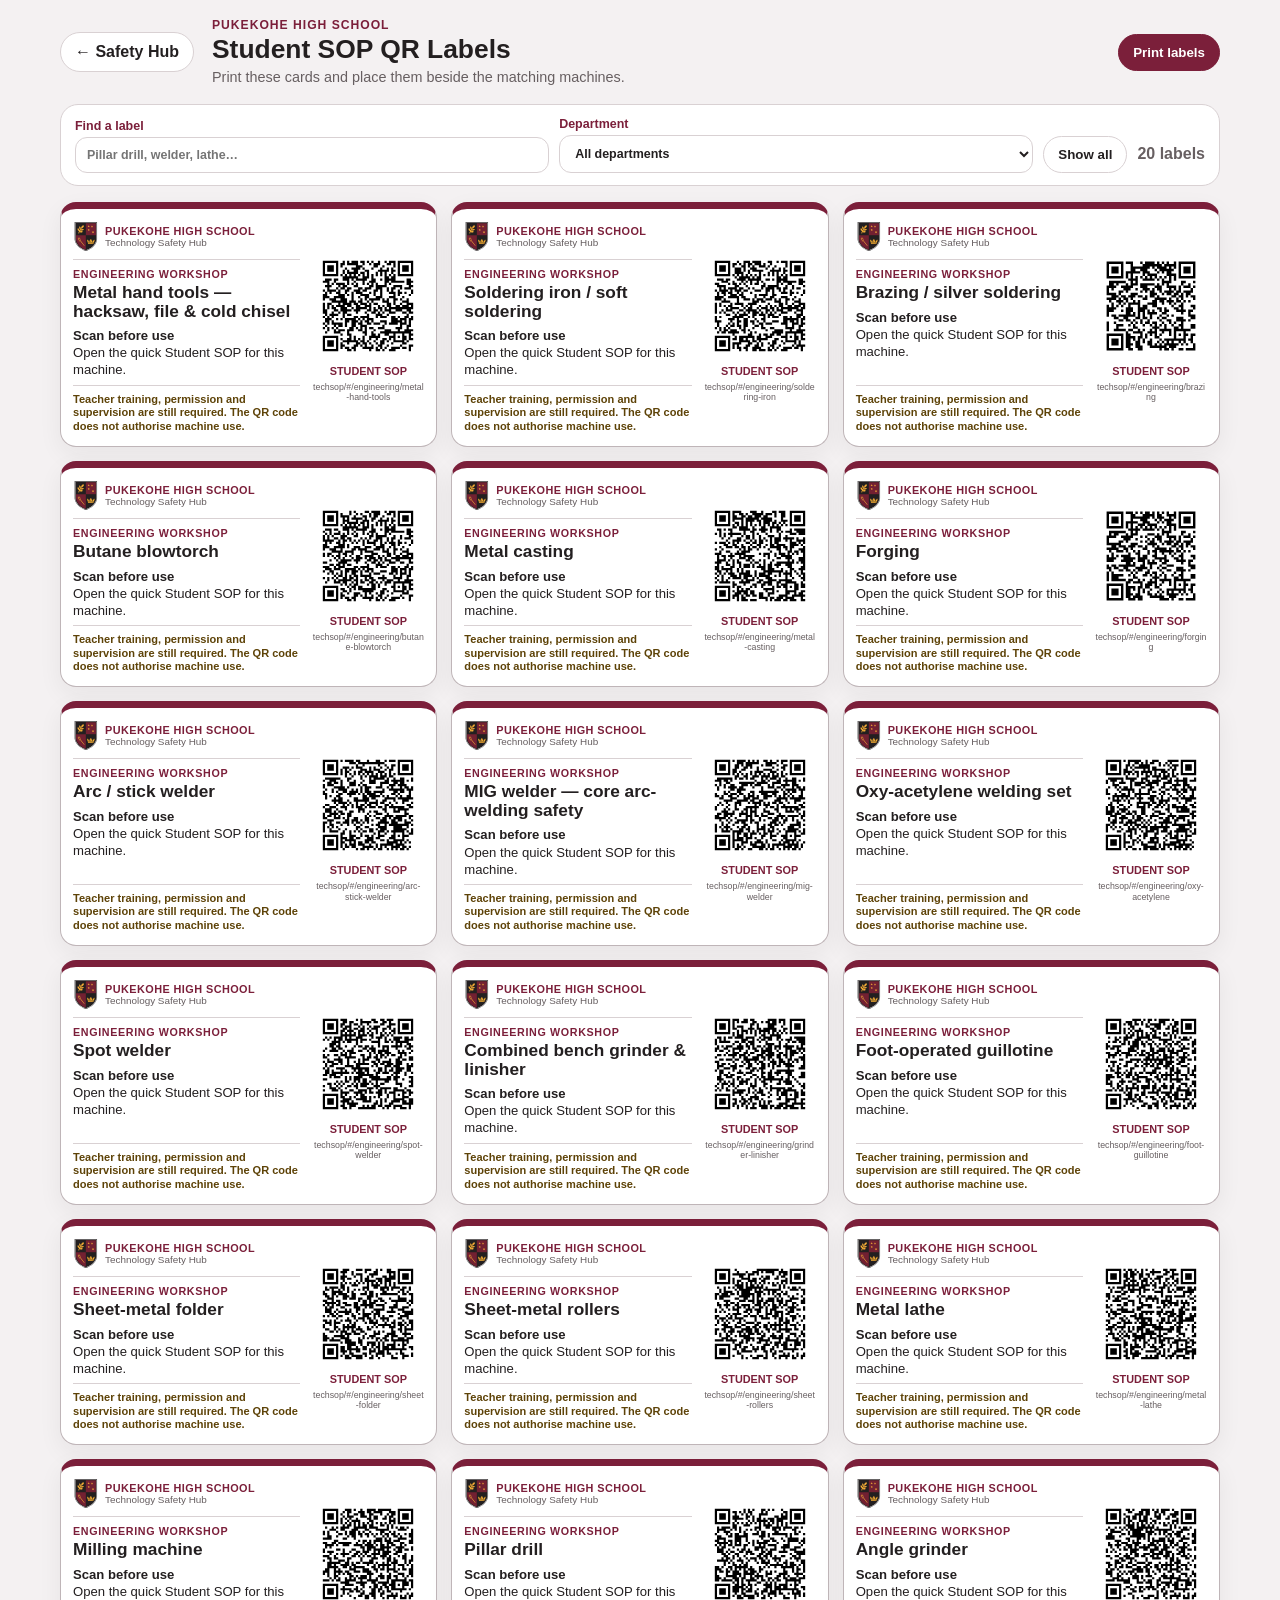
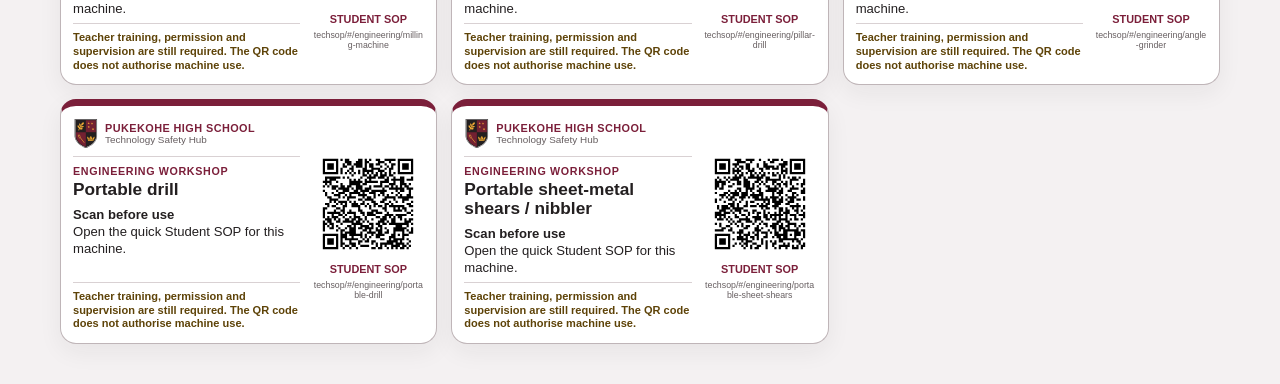
==== qr-labels.html @ 1dd4b7fb "Add files via upload" ====
<!doctype html>
<html lang="en-NZ">
<head>
  <meta charset="utf-8">
  <meta name="viewport" content="width=device-width,initial-scale=1">
  <meta name="theme-color" content="#7b1f3a">
  <title>Student SOP QR Labels • Pukekohe High School</title>
  <link rel="stylesheet" href="qr-labels.css">
</head>
<body>
  <header class="qr-page-header no-print">
    <a class="back-link" href="index.html#/teacher/engineering">← Safety Hub</a>
    <div>
      <p>PUKEKOHE HIGH SCHOOL</p>
      <h1>Student SOP QR Labels</h1>
      <span>Print these cards and place them beside the matching machines.</span>
    </div>
    <button id="printLabelsBtn" type="button">Print labels</button>
  </header>

  <main>
    <section class="controls no-print">
      <label>Find a label <input id="qrSearch" type="search" placeholder="Pillar drill, welder, lathe…"></label>
      <label>Department <select id="qrDepartment"><option value="all">All departments</option></select></label>
      <button id="showAllBtn" type="button">Show all</button>
      <span id="qrCount"></span>
    </section>
    <section id="qrGrid" class="qr-label-grid" aria-live="polite"></section>
  </main>

  <template id="emptyQrTemplate">
    <div class="empty-card">No matching Student SOP QR labels.</div>
  </template>

  <script src="qr-labels.js"></script>
</body>
</html>
---- qr-labels.css ----
:root {
  --maroon:#7b1f3a;
  --maroon-soft:#f4e8ec;
  --gold:#c79b43;
  --ink:#231f20;
  --muted:#675f61;
  --line:#d9d1d3;
  --paper:#f4f1f2;
  font-family: "Segoe UI", Arial, sans-serif;
}
*{box-sizing:border-box}
html,body{margin:0;padding:0;background:var(--paper);color:var(--ink)}
body{min-height:100vh}
.qr-page-header{max-width:1200px;margin:0 auto;padding:18px 20px;display:grid;grid-template-columns:auto 1fr auto;gap:18px;align-items:center}
.qr-page-header p{margin:0;color:var(--maroon);font-size:.76rem;letter-spacing:.08em;font-weight:900}
.qr-page-header h1{margin:2px 0 3px;font-size:1.65rem}
.qr-page-header span{color:var(--muted);font-size:.9rem}
.back-link,.qr-page-header button,.controls button{border:1px solid var(--line);background:#fff;color:var(--ink);border-radius:999px;padding:10px 14px;text-decoration:none;font-weight:800}
.qr-page-header button{background:var(--maroon);border-color:var(--maroon);color:#fff}
main{max-width:1200px;margin:0 auto;padding:0 20px 40px}
.controls{background:#fff;border:1px solid var(--line);border-radius:18px;padding:12px 14px;display:flex;gap:10px;align-items:end;flex-wrap:wrap;margin-bottom:16px}
.controls label{display:grid;gap:4px;font-size:.78rem;font-weight:800;color:var(--maroon);flex:1 1 220px}
.controls input,.controls select{border:1px solid var(--line);border-radius:12px;padding:10px 11px;background:#fff;color:var(--ink);font:inherit}
.controls span{margin-left:auto;padding:10px 0;color:var(--muted);font-weight:700}
.qr-label-grid{display:grid;grid-template-columns:repeat(3,minmax(0,1fr));gap:14px}
.qr-label{background:#fff;border:1px solid #bfb5b8;border-top:7px solid var(--maroon);border-radius:16px;padding:12px;display:grid;grid-template-columns:1fr 112px;gap:12px;min-height:200px;box-shadow:0 8px 24px rgba(35,31,32,.06);break-inside:avoid}
.label-copy{display:flex;flex-direction:column;min-width:0}
.label-brand{display:flex;gap:7px;align-items:center;border-bottom:1px solid var(--line);padding-bottom:7px;margin-bottom:8px}
.label-brand img{width:25px;height:31px;object-fit:contain}
.label-brand span{display:grid;gap:0}
.label-brand strong{font-size:.68rem;color:var(--maroon);letter-spacing:.04em}
.label-brand small{font-size:.62rem;color:var(--muted)}
.label-dept{margin:0 0 3px;color:var(--maroon);font-weight:850;font-size:.67rem;text-transform:uppercase;letter-spacing:.06em}
.qr-label h2{font-size:1.08rem;line-height:1.08;margin:0 0 7px}
.scan-copy{margin:0 0 6px;font-size:.82rem;line-height:1.3}
.safety-copy{margin:auto 0 0;padding-top:7px;border-top:1px solid var(--line);font-size:.69rem;line-height:1.25;color:#5e4308;font-weight:750}
.qr-side{display:grid;align-content:center;justify-items:center;gap:5px}
.qr-side img{width:108px;height:108px;object-fit:contain;background:#fff}
.qr-side strong{font-size:.68rem;color:var(--maroon);text-align:center}
.short-route{font-size:.55rem;color:var(--muted);text-align:center;word-break:break-word;line-height:1.15}
.empty-card{grid-column:1/-1;background:#fff;border:2px dashed var(--line);border-radius:16px;padding:28px;text-align:center;color:var(--muted)}
@media(max-width:900px){.qr-label-grid{grid-template-columns:repeat(2,minmax(0,1fr))}.qr-page-header{grid-template-columns:1fr}.back-link,.qr-page-header button{justify-self:start}}
@media(max-width:580px){main,.qr-page-header{padding-left:12px;padding-right:12px}.qr-label-grid{grid-template-columns:1fr}.qr-label{grid-template-columns:1fr 118px}}
@media print{
  @page{size:A4 portrait;margin:8mm}
  html,body{background:#fff}
  .no-print{display:none!important}
  main{max-width:none;padding:0;margin:0}
  .qr-label-grid{display:grid;grid-template-columns:1fr 1fr;gap:4mm}
  .qr-label{box-shadow:none;border-radius:3mm;border:0.3mm solid #a99fa2;border-top:2mm solid var(--maroon);padding:3.2mm;min-height:84mm;max-height:84mm;grid-template-columns:1fr 34mm;gap:3mm;page-break-inside:avoid;break-inside:avoid}
  .label-brand{padding-bottom:2mm;margin-bottom:2mm}.label-brand img{width:8mm;height:9.5mm}.label-brand strong{font-size:7.5pt}.label-brand small{font-size:6.4pt}
  .label-dept{font-size:6.8pt}.qr-label h2{font-size:12pt;margin-bottom:2mm}.scan-copy{font-size:8.5pt}.safety-copy{font-size:7.2pt}.qr-side img{width:31mm;height:31mm}.qr-side strong{font-size:7pt}.short-route{font-size:5.8pt}
}
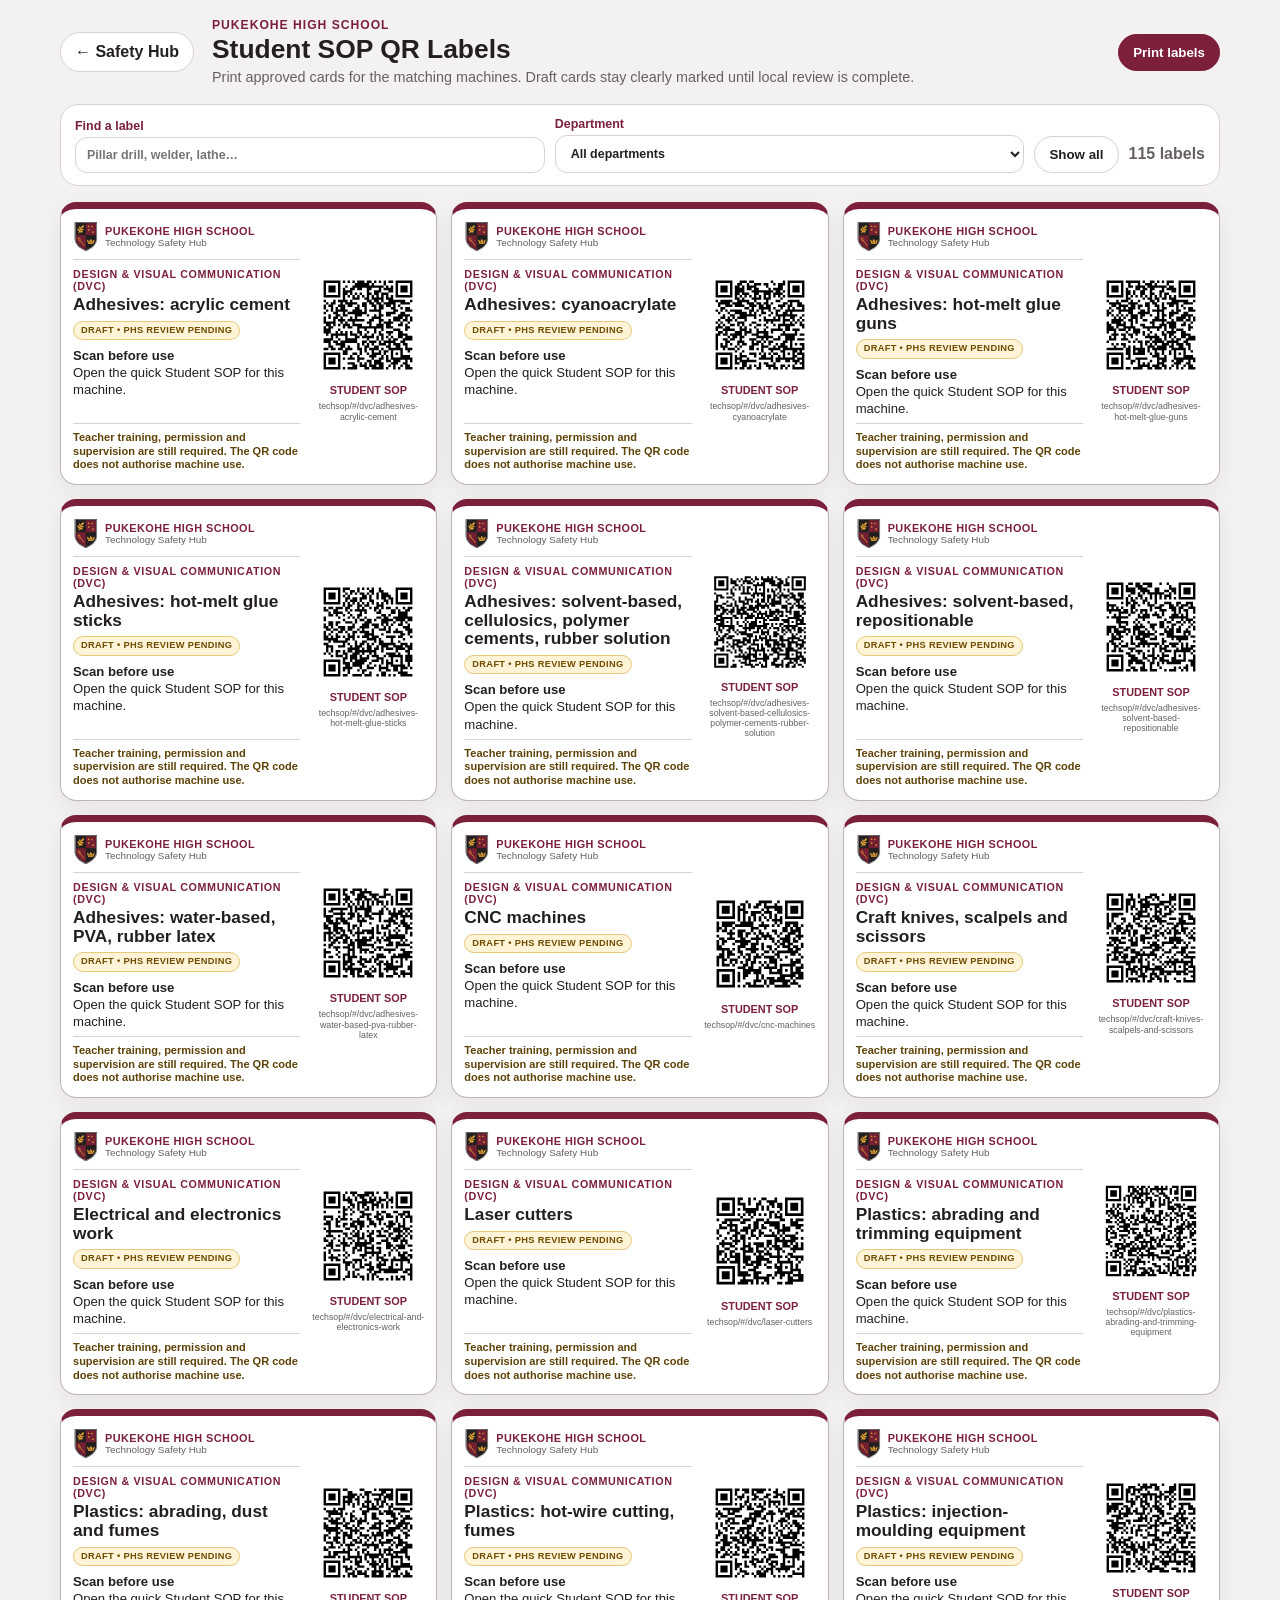
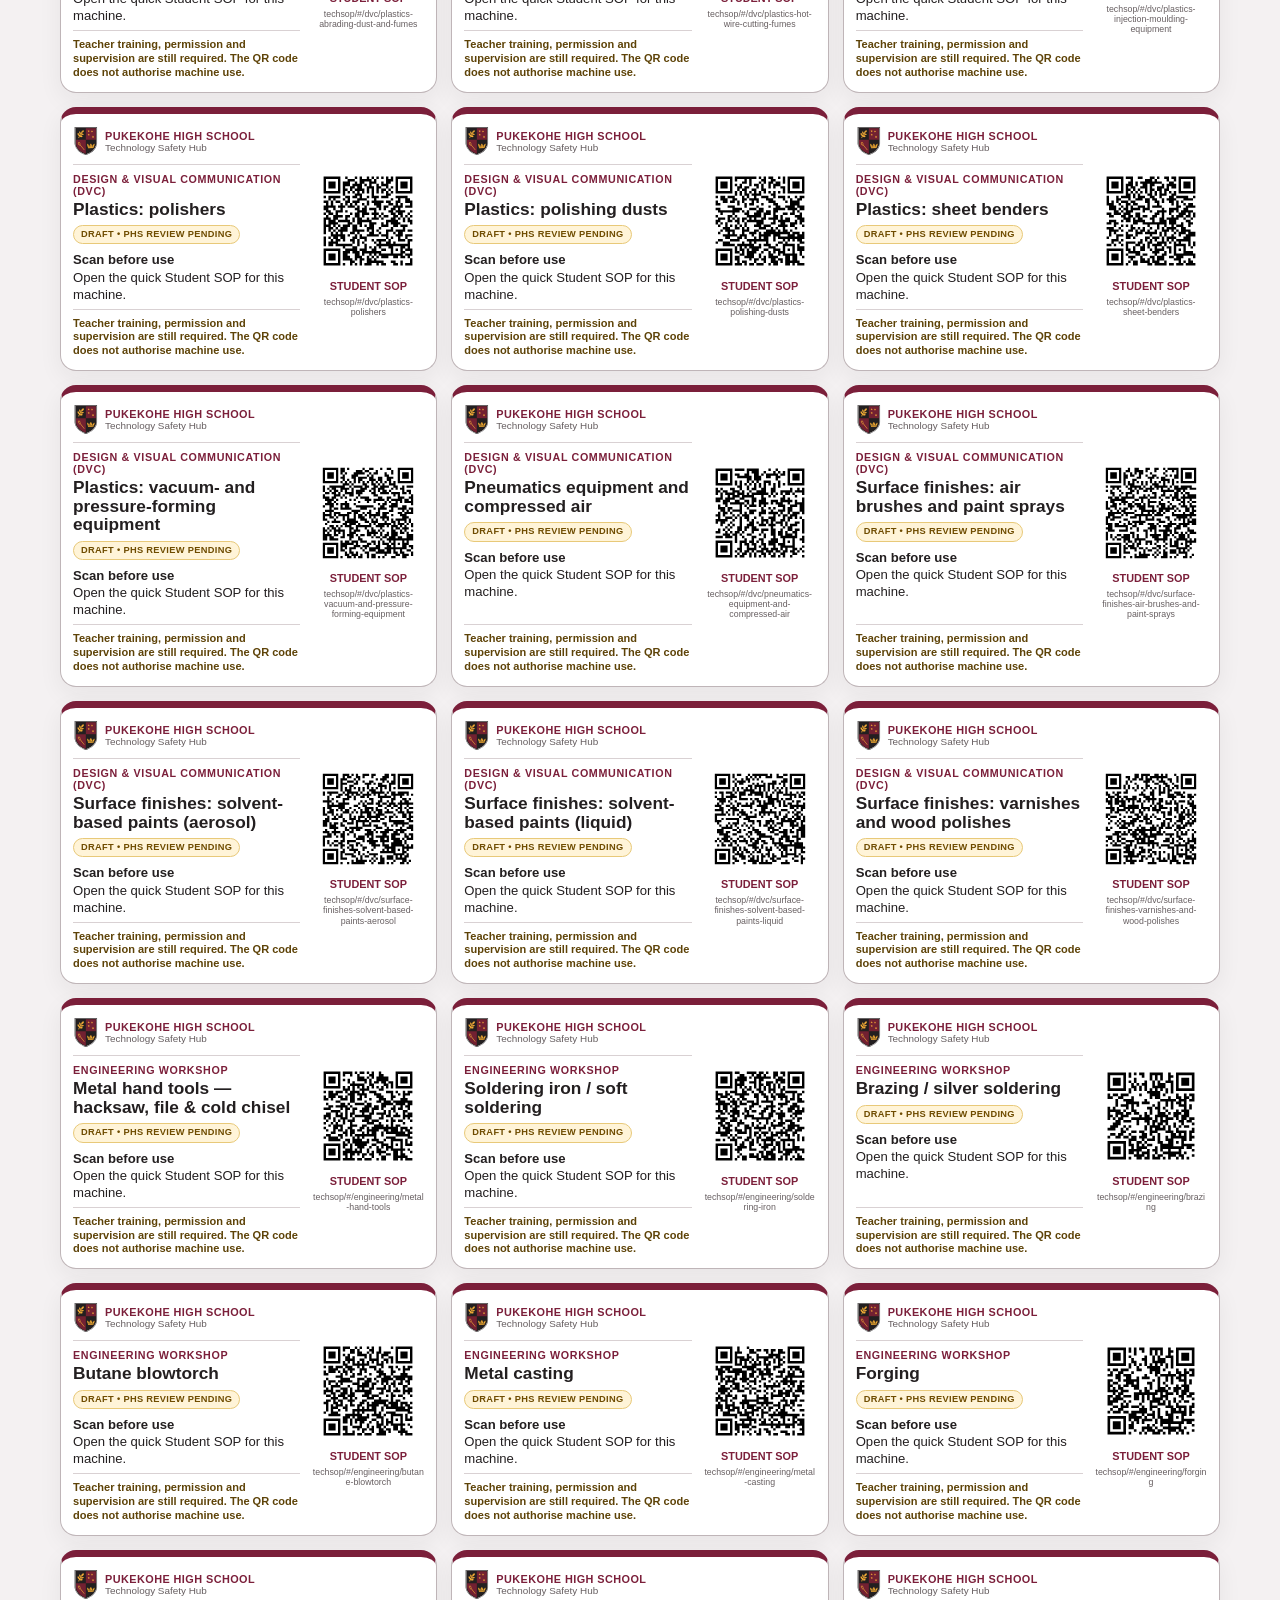
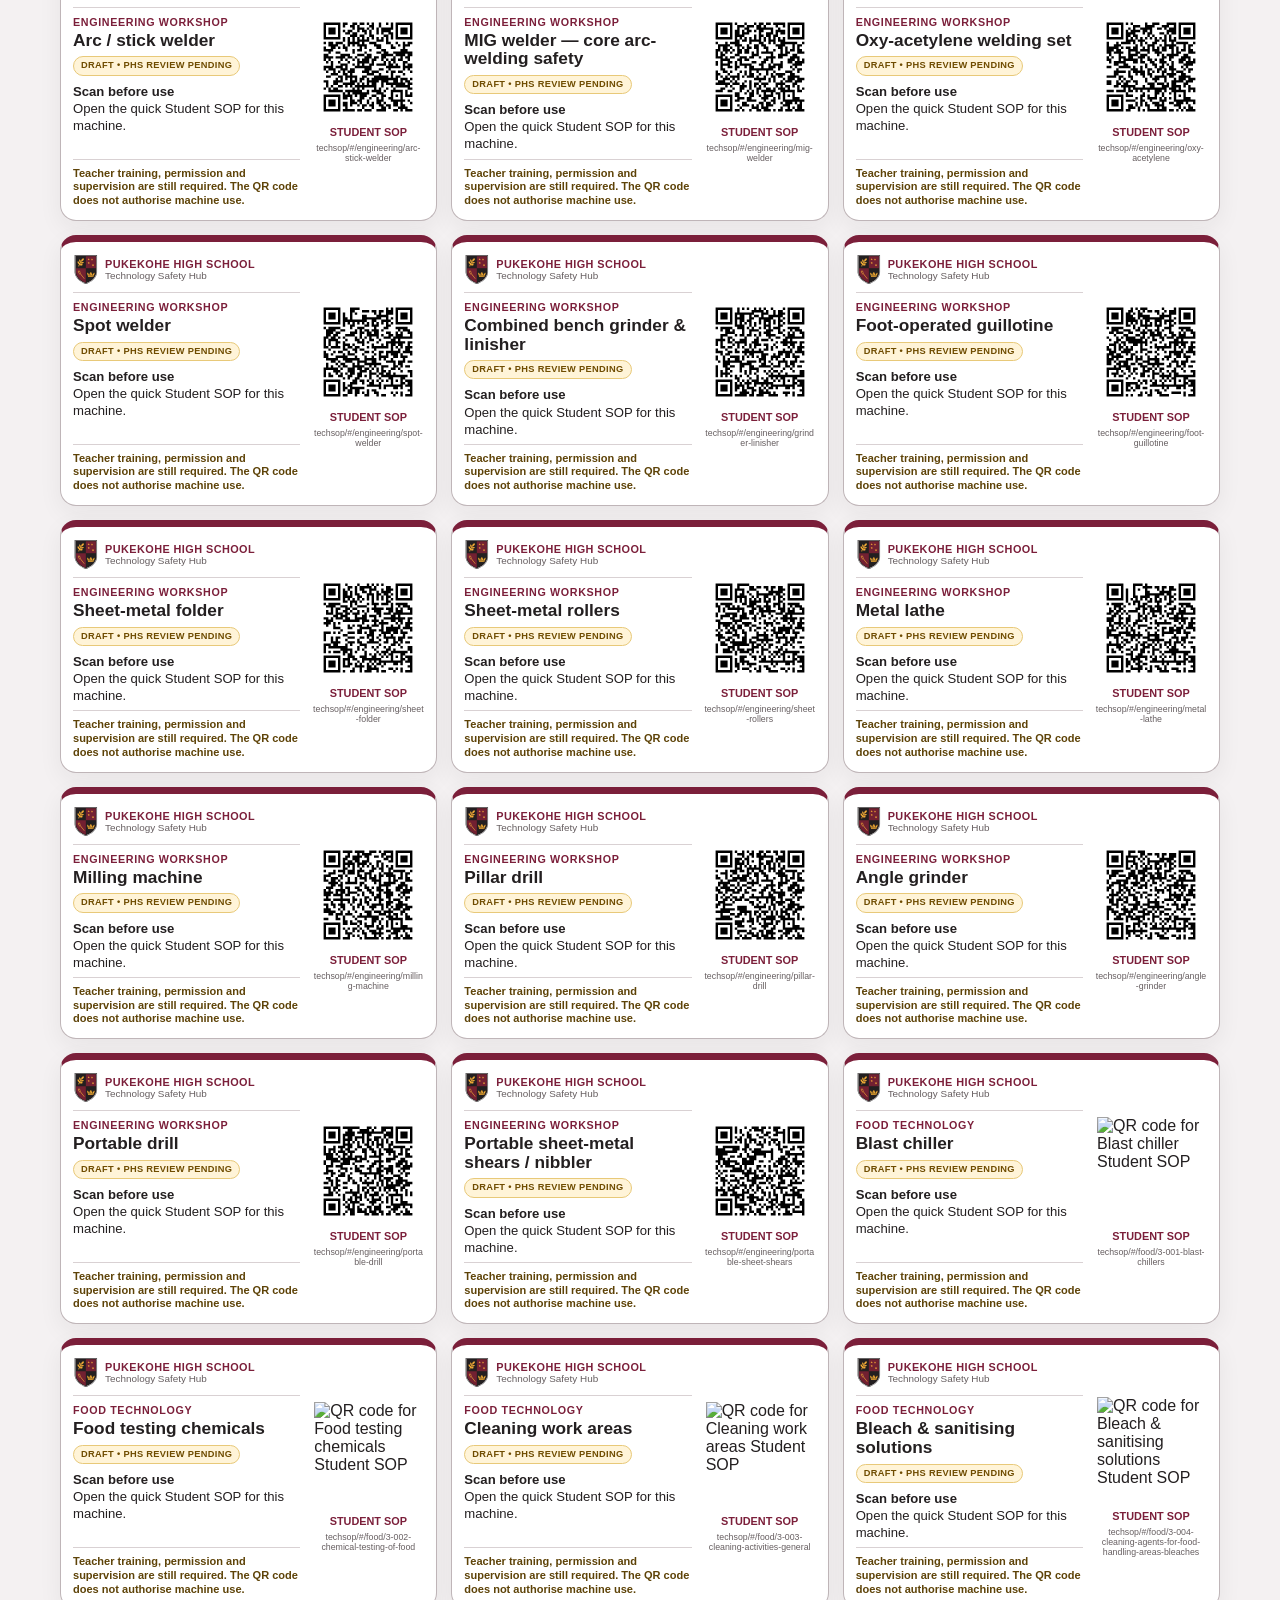
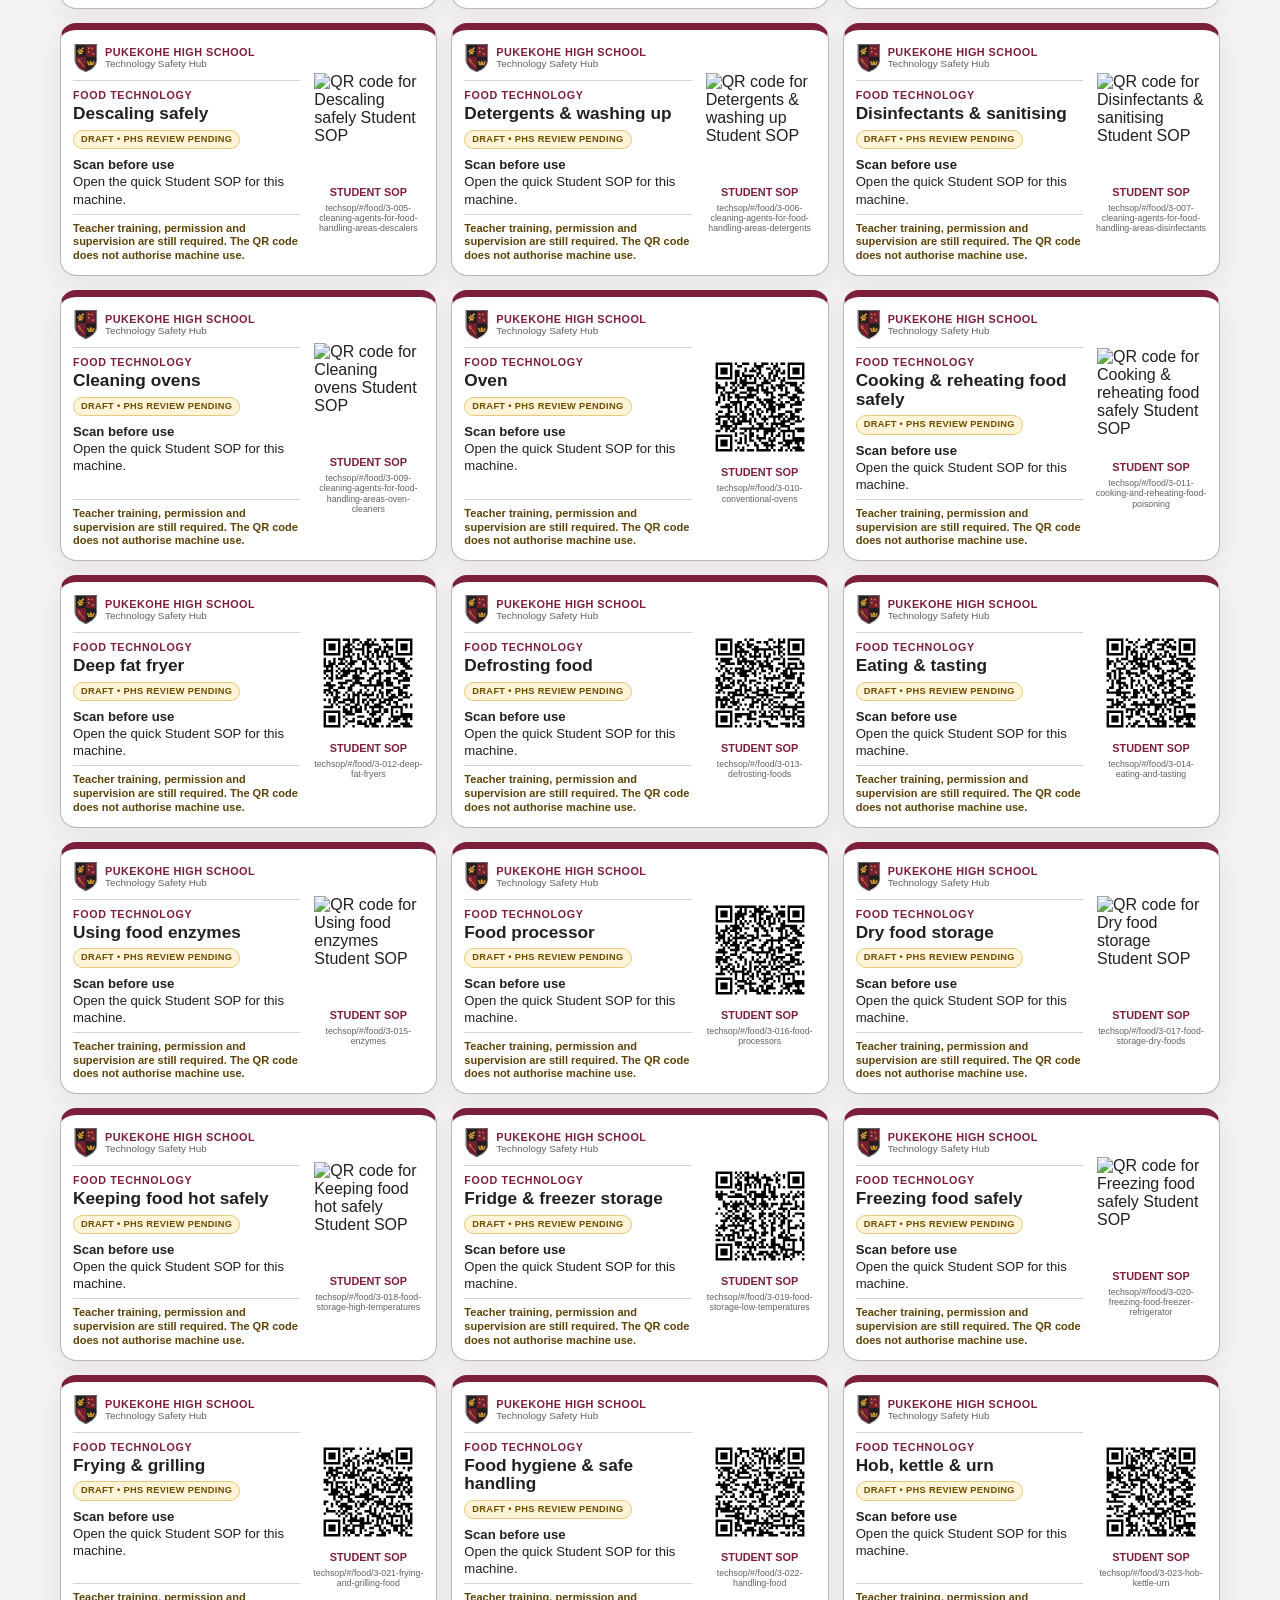
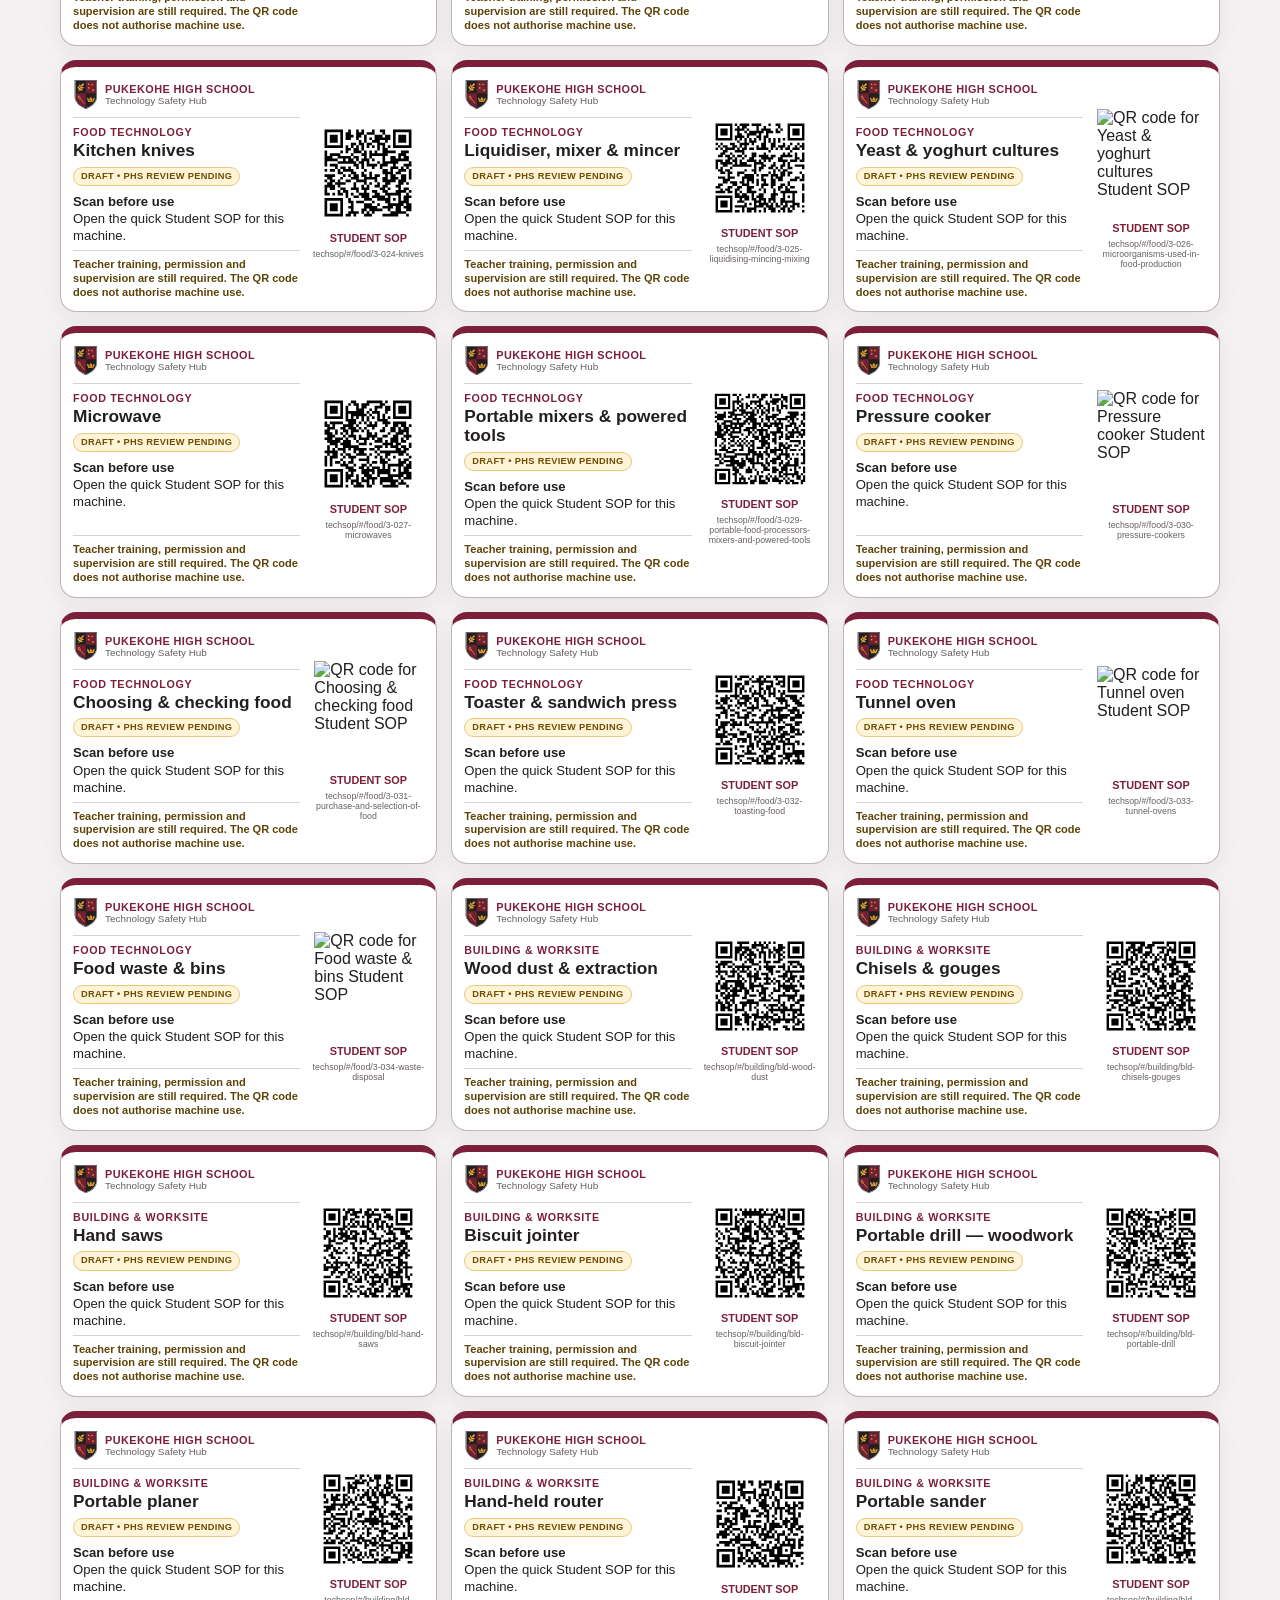
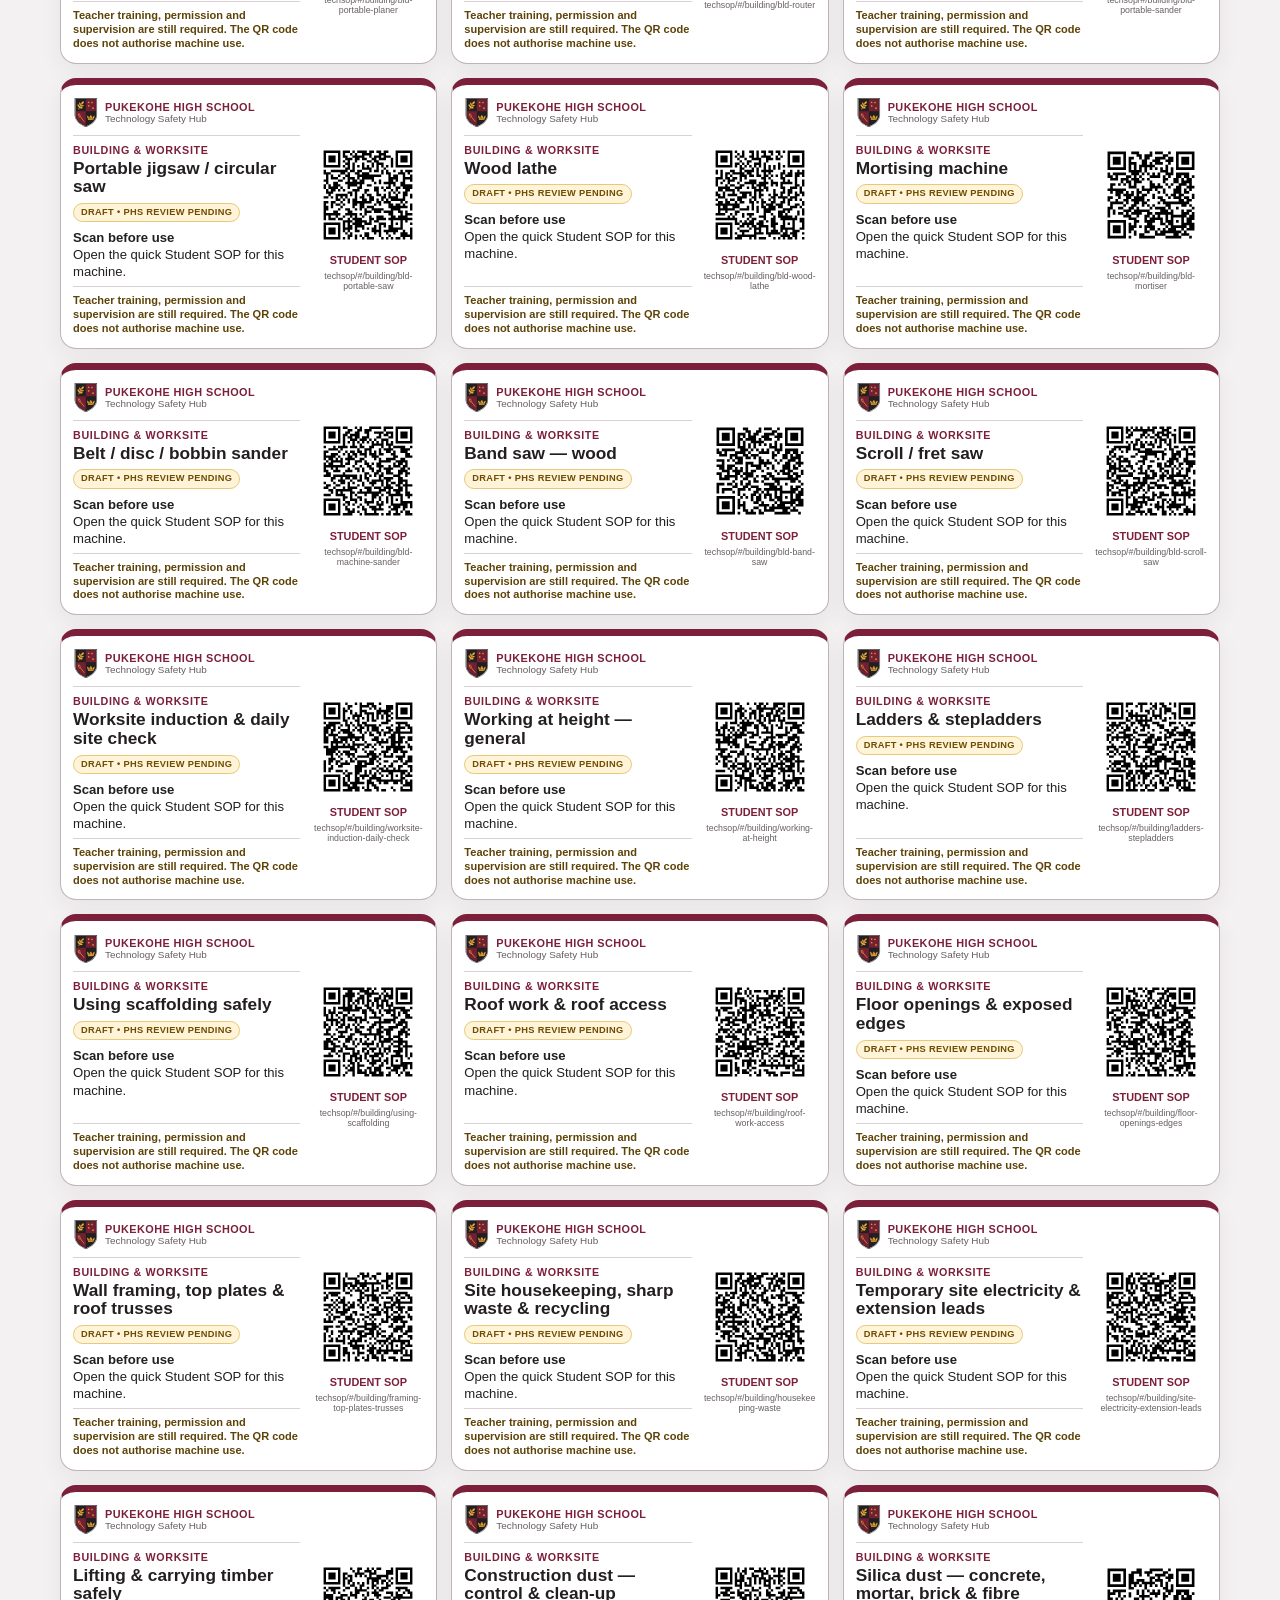
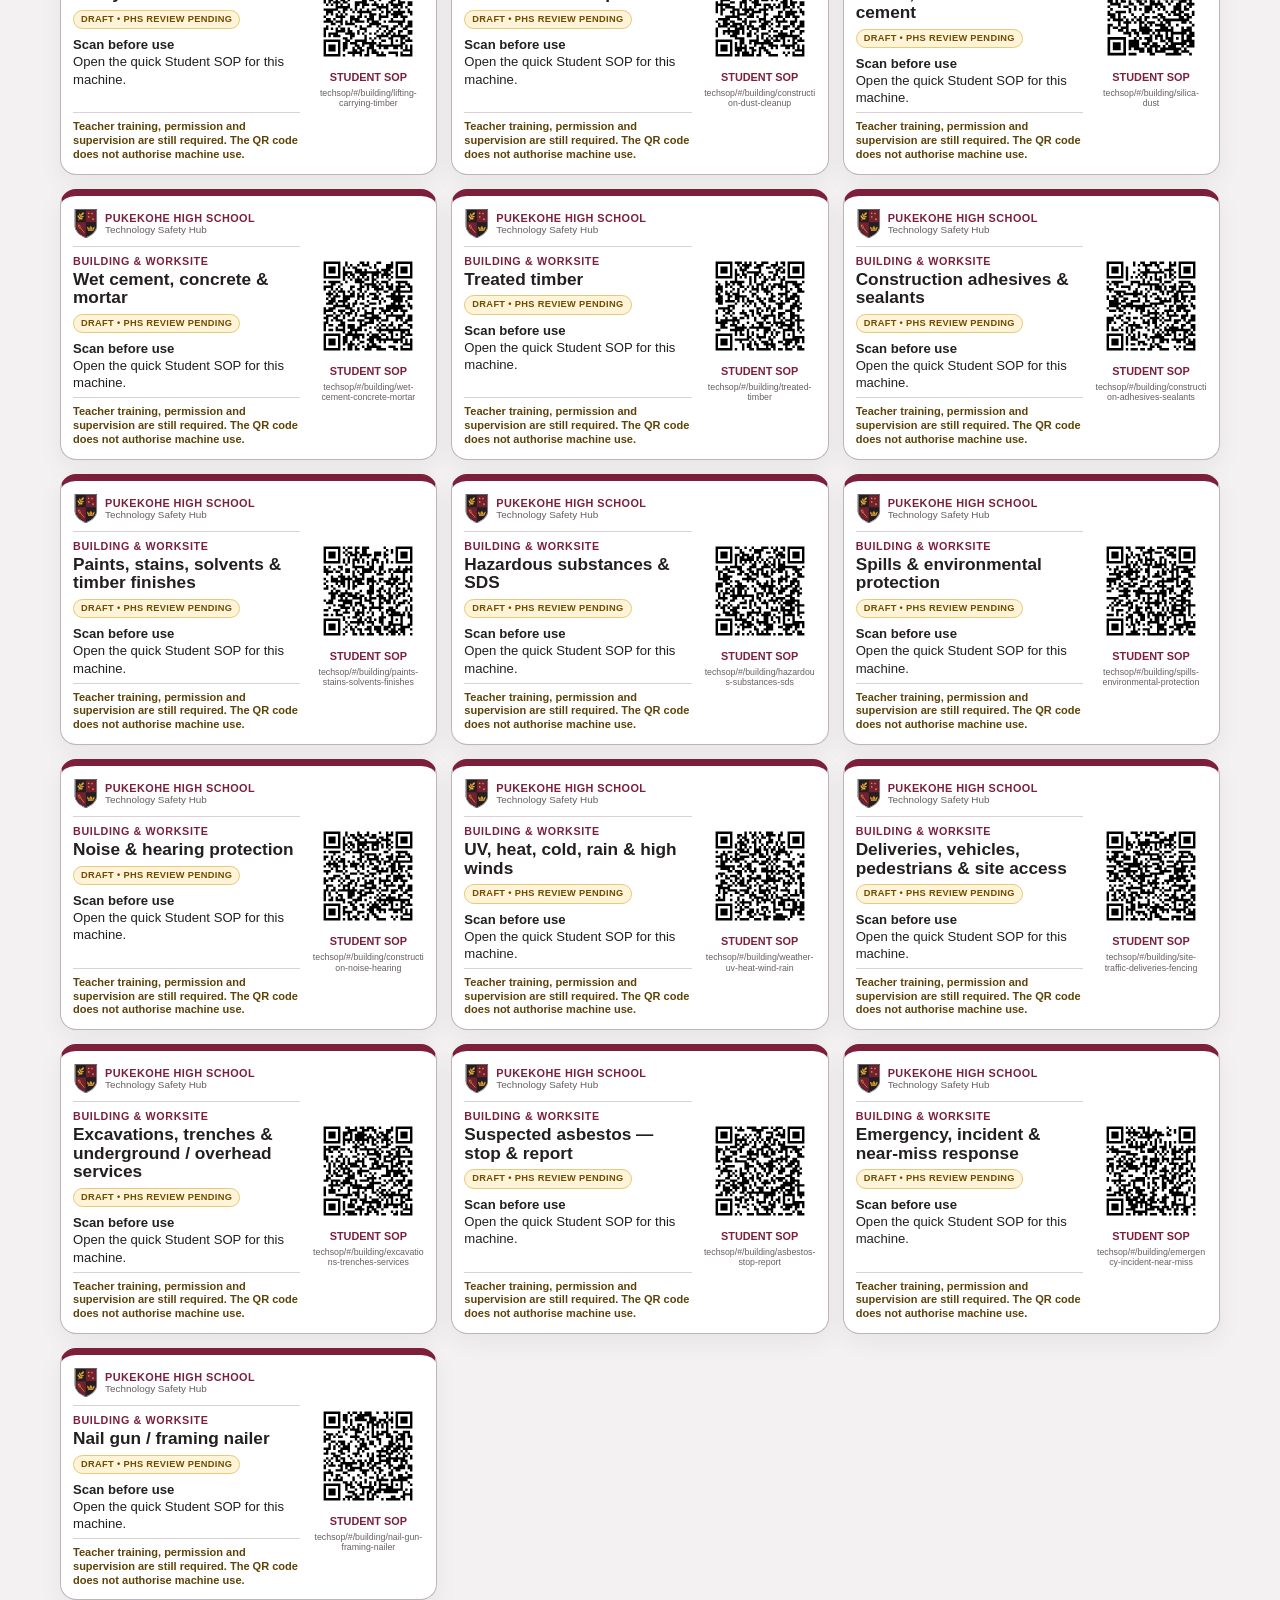
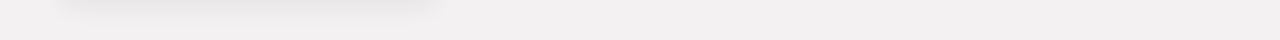
==== commit 20ebbbce: "Add files via upload" ====
--- a/qr-labels.html
+++ b/qr-labels.html
@@ -13,7 +13,7 @@
     <div>
       <p>PUKEKOHE HIGH SCHOOL</p>
       <h1>Student SOP QR Labels</h1>
-      <span>Print these cards and place them beside the matching machines.</span>
+<span>Print approved cards for the matching machines. Draft cards stay clearly marked until local review is complete.</span>
     </div>
     <button id="printLabelsBtn" type="button">Print labels</button>
   </header>
--- a/qr-labels.css
+++ b/qr-labels.css
@@ -32,6 +32,9 @@
 .label-brand small{font-size:.62rem;color:var(--muted)}
 .label-dept{margin:0 0 3px;color:var(--maroon);font-weight:850;font-size:.67rem;text-transform:uppercase;letter-spacing:.06em}
 .qr-label h2{font-size:1.08rem;line-height:1.08;margin:0 0 7px}
+.label-review{align-self:flex-start;margin:0 0 7px;padding:4px 7px;border-radius:999px;font-size:.58rem;line-height:1;font-weight:900;letter-spacing:.035em}
+.label-review.draft{background:#fff4d8;color:#6f4c00;border:1px solid #e8c979}
+.label-review.approved{background:#eaf5ee;color:#17603d;border:1px solid #bcdcc9}
 .scan-copy{margin:0 0 6px;font-size:.82rem;line-height:1.3}
 .safety-copy{margin:auto 0 0;padding-top:7px;border-top:1px solid var(--line);font-size:.69rem;line-height:1.25;color:#5e4308;font-weight:750}
 .qr-side{display:grid;align-content:center;justify-items:center;gap:5px}
@@ -49,5 +52,5 @@
   .qr-label-grid{display:grid;grid-template-columns:1fr 1fr;gap:4mm}
   .qr-label{box-shadow:none;border-radius:3mm;border:0.3mm solid #a99fa2;border-top:2mm solid var(--maroon);padding:3.2mm;min-height:84mm;max-height:84mm;grid-template-columns:1fr 34mm;gap:3mm;page-break-inside:avoid;break-inside:avoid}
   .label-brand{padding-bottom:2mm;margin-bottom:2mm}.label-brand img{width:8mm;height:9.5mm}.label-brand strong{font-size:7.5pt}.label-brand small{font-size:6.4pt}
-  .label-dept{font-size:6.8pt}.qr-label h2{font-size:12pt;margin-bottom:2mm}.scan-copy{font-size:8.5pt}.safety-copy{font-size:7.2pt}.qr-side img{width:31mm;height:31mm}.qr-side strong{font-size:7pt}.short-route{font-size:5.8pt}
+  .label-dept{font-size:6.8pt}.qr-label h2{font-size:12pt;margin-bottom:1.5mm}.label-review{font-size:5.8pt;padding:.8mm 1.3mm;margin-bottom:1.5mm}.scan-copy{font-size:8.5pt}.safety-copy{font-size:7.2pt}.qr-side img{width:31mm;height:31mm}.qr-side strong{font-size:7pt}.short-route{font-size:5.8pt}
 }
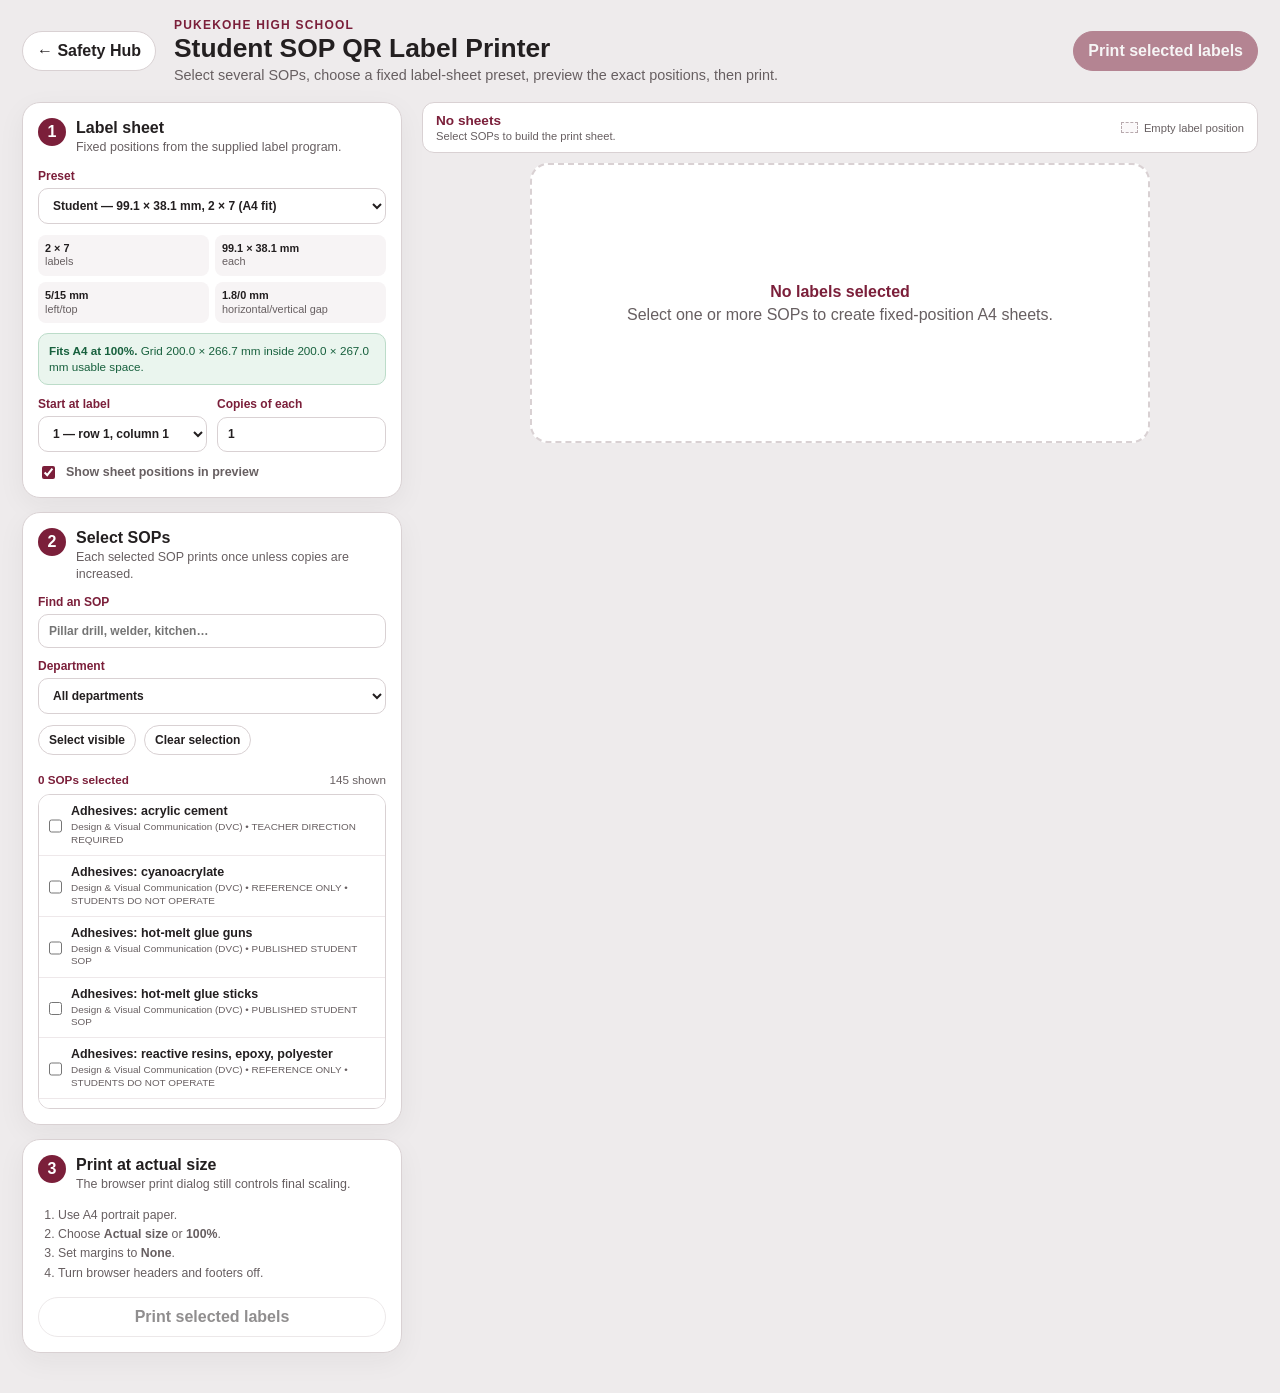
==== commit a7a52278: "Add files via upload" ====
--- a/qr-labels.html
+++ b/qr-labels.html
@@ -4,7 +4,7 @@
   <meta charset="utf-8">
   <meta name="viewport" content="width=device-width,initial-scale=1">
   <meta name="theme-color" content="#7b1f3a">
-  <title>Student SOP QR Labels • Pukekohe High School</title>
+  <title>Student SOP QR Label Printer • Pukekohe High School</title>
   <link rel="stylesheet" href="qr-labels.css">
 </head>
 <body>
@@ -12,24 +12,97 @@
     <a class="back-link" href="index.html#/teacher/engineering">← Safety Hub</a>
     <div>
       <p>PUKEKOHE HIGH SCHOOL</p>
-      <h1>Student SOP QR Labels</h1>
-<span>Print approved cards for the matching machines. Draft cards stay clearly marked until local review is complete.</span>
+      <h1>Student SOP QR Label Printer</h1>
+      <span>Select several SOPs, choose a fixed label-sheet preset, preview the exact positions, then print.</span>
     </div>
-    <button id="printLabelsBtn" type="button">Print labels</button>
+    <button id="printLabelsBtn" class="primary-action" type="button" disabled>Print selected labels</button>
   </header>
 
-  <main>
-    <section class="controls no-print">
-      <label>Find a label <input id="qrSearch" type="search" placeholder="Pillar drill, welder, lathe…"></label>
-      <label>Department <select id="qrDepartment"><option value="all">All departments</option></select></label>
-      <button id="showAllBtn" type="button">Show all</button>
-      <span id="qrCount"></span>
+  <main class="label-maker-layout">
+    <aside class="label-controls no-print" aria-label="QR label controls">
+      <section class="control-card">
+        <div class="control-heading">
+          <span class="step-number">1</span>
+          <div><h2>Label sheet</h2><p>Fixed positions from the supplied label program.</p></div>
+        </div>
+
+        <label class="field">Preset
+          <select id="labelPreset">
+            <option value="cupboard">Cupboard — 80 × 90 mm, 2 × 3</option>
+            <option value="student-fit" selected>Student — 99.1 × 38.1 mm, 2 × 7 (A4 fit)</option>
+            <option value="student-original">Student — supplied 3 mm centre gap</option>
+          </select>
+        </label>
+
+        <div id="presetSpecs" class="preset-specs"></div>
+        <div id="fitNotice" class="fit-notice" role="status"></div>
+
+        <div class="field-grid">
+          <label class="field">Start at label
+            <select id="startPosition"></select>
+          </label>
+          <label class="field">Copies of each
+            <input id="copiesPerSop" type="number" min="1" max="20" step="1" value="1">
+          </label>
+        </div>
+
+        <label class="check-row"><input id="showGuides" type="checkbox" checked> Show sheet positions in preview</label>
+      </section>
+
+      <section class="control-card selection-card">
+        <div class="control-heading">
+          <span class="step-number">2</span>
+          <div><h2>Select SOPs</h2><p>Each selected SOP prints once unless copies are increased.</p></div>
+        </div>
+
+        <label class="field">Find an SOP
+          <input id="qrSearch" type="search" placeholder="Pillar drill, welder, kitchen…">
+        </label>
+        <label class="field">Department
+          <select id="qrDepartment"><option value="all">All departments</option></select>
+        </label>
+
+        <div class="selection-actions">
+          <button id="selectVisibleBtn" type="button">Select visible</button>
+          <button id="clearSelectionBtn" type="button">Clear selection</button>
+        </div>
+
+        <div class="selection-summary">
+          <strong id="selectedCount">0 SOPs selected</strong>
+          <span id="visibleCount">0 shown</span>
+        </div>
+        <div id="qrPicker" class="qr-picker" aria-live="polite"></div>
+      </section>
+
+      <section class="control-card print-help">
+        <div class="control-heading">
+          <span class="step-number">3</span>
+          <div><h2>Print at actual size</h2><p>The browser print dialog still controls final scaling.</p></div>
+        </div>
+        <ol>
+          <li>Use A4 portrait paper.</li>
+          <li>Choose <strong>Actual size</strong> or <strong>100%</strong>.</li>
+          <li>Set margins to <strong>None</strong>.</li>
+          <li>Turn browser headers and footers off.</li>
+        </ol>
+        <button id="printLabelsSecondaryBtn" class="primary-action full-width" type="button" disabled>Print selected labels</button>
+      </section>
+    </aside>
+
+    <section class="sheet-preview" aria-label="Printable label-sheet preview">
+      <header class="preview-toolbar no-print">
+        <div><strong id="sheetCount">No sheets</strong><span id="labelCount">Select SOPs to build the print sheet.</span></div>
+        <span class="preview-key"><i></i> Empty label position</span>
+      </header>
+      <div id="printSheets" class="print-sheets" aria-live="polite"></div>
     </section>
-    <section id="qrGrid" class="qr-label-grid" aria-live="polite"></section>
   </main>
 
-  <template id="emptyQrTemplate">
-    <div class="empty-card">No matching Student SOP QR labels.</div>
+  <template id="emptyPickerTemplate">
+    <div class="empty-card">No matching Student SOPs.</div>
+  </template>
+  <template id="emptySheetsTemplate">
+    <div class="empty-sheet-message"><strong>No labels selected</strong><span>Select one or more SOPs to create fixed-position A4 sheets.</span></div>
   </template>
 
   <script src="qr-labels.js"></script>
--- a/qr-labels.css
+++ b/qr-labels.css
@@ -1,56 +1,314 @@
 :root {
-  --maroon:#7b1f3a;
-  --maroon-soft:#f4e8ec;
-  --gold:#c79b43;
-  --ink:#231f20;
-  --muted:#675f61;
-  --line:#d9d1d3;
-  --paper:#f4f1f2;
+  --maroon: #7b1f3a;
+  --maroon-deep: #591329;
+  --maroon-soft: #f5e9ed;
+  --gold: #c79b43;
+  --ink: #231f20;
+  --muted: #675f61;
+  --line: #d9d1d3;
+  --paper: #eeebec;
+  --label-cols: 2;
+  --label-rows: 7;
+  --label-width-mm: 99.1;
+  --label-height-mm: 38.1;
+  --label-gap-x-mm: 1.8;
+  --label-gap-y-mm: 0;
+  --page-pad-left-mm: 5;
+  --page-pad-right-mm: 5;
+  --page-pad-top-mm: 15;
+  --page-pad-bottom-mm: 15;
   font-family: "Segoe UI", Arial, sans-serif;
 }
-*{box-sizing:border-box}
-html,body{margin:0;padding:0;background:var(--paper);color:var(--ink)}
-body{min-height:100vh}
-.qr-page-header{max-width:1200px;margin:0 auto;padding:18px 20px;display:grid;grid-template-columns:auto 1fr auto;gap:18px;align-items:center}
-.qr-page-header p{margin:0;color:var(--maroon);font-size:.76rem;letter-spacing:.08em;font-weight:900}
-.qr-page-header h1{margin:2px 0 3px;font-size:1.65rem}
-.qr-page-header span{color:var(--muted);font-size:.9rem}
-.back-link,.qr-page-header button,.controls button{border:1px solid var(--line);background:#fff;color:var(--ink);border-radius:999px;padding:10px 14px;text-decoration:none;font-weight:800}
-.qr-page-header button{background:var(--maroon);border-color:var(--maroon);color:#fff}
-main{max-width:1200px;margin:0 auto;padding:0 20px 40px}
-.controls{background:#fff;border:1px solid var(--line);border-radius:18px;padding:12px 14px;display:flex;gap:10px;align-items:end;flex-wrap:wrap;margin-bottom:16px}
-.controls label{display:grid;gap:4px;font-size:.78rem;font-weight:800;color:var(--maroon);flex:1 1 220px}
-.controls input,.controls select{border:1px solid var(--line);border-radius:12px;padding:10px 11px;background:#fff;color:var(--ink);font:inherit}
-.controls span{margin-left:auto;padding:10px 0;color:var(--muted);font-weight:700}
-.qr-label-grid{display:grid;grid-template-columns:repeat(3,minmax(0,1fr));gap:14px}
-.qr-label{background:#fff;border:1px solid #bfb5b8;border-top:7px solid var(--maroon);border-radius:16px;padding:12px;display:grid;grid-template-columns:1fr 112px;gap:12px;min-height:200px;box-shadow:0 8px 24px rgba(35,31,32,.06);break-inside:avoid}
-.label-copy{display:flex;flex-direction:column;min-width:0}
-.label-brand{display:flex;gap:7px;align-items:center;border-bottom:1px solid var(--line);padding-bottom:7px;margin-bottom:8px}
-.label-brand img{width:25px;height:31px;object-fit:contain}
-.label-brand span{display:grid;gap:0}
-.label-brand strong{font-size:.68rem;color:var(--maroon);letter-spacing:.04em}
-.label-brand small{font-size:.62rem;color:var(--muted)}
-.label-dept{margin:0 0 3px;color:var(--maroon);font-weight:850;font-size:.67rem;text-transform:uppercase;letter-spacing:.06em}
-.qr-label h2{font-size:1.08rem;line-height:1.08;margin:0 0 7px}
-.label-review{align-self:flex-start;margin:0 0 7px;padding:4px 7px;border-radius:999px;font-size:.58rem;line-height:1;font-weight:900;letter-spacing:.035em}
-.label-review.draft{background:#fff4d8;color:#6f4c00;border:1px solid #e8c979}
-.label-review.approved{background:#eaf5ee;color:#17603d;border:1px solid #bcdcc9}
-.scan-copy{margin:0 0 6px;font-size:.82rem;line-height:1.3}
-.safety-copy{margin:auto 0 0;padding-top:7px;border-top:1px solid var(--line);font-size:.69rem;line-height:1.25;color:#5e4308;font-weight:750}
-.qr-side{display:grid;align-content:center;justify-items:center;gap:5px}
-.qr-side img{width:108px;height:108px;object-fit:contain;background:#fff}
-.qr-side strong{font-size:.68rem;color:var(--maroon);text-align:center}
-.short-route{font-size:.55rem;color:var(--muted);text-align:center;word-break:break-word;line-height:1.15}
-.empty-card{grid-column:1/-1;background:#fff;border:2px dashed var(--line);border-radius:16px;padding:28px;text-align:center;color:var(--muted)}
-@media(max-width:900px){.qr-label-grid{grid-template-columns:repeat(2,minmax(0,1fr))}.qr-page-header{grid-template-columns:1fr}.back-link,.qr-page-header button{justify-self:start}}
-@media(max-width:580px){main,.qr-page-header{padding-left:12px;padding-right:12px}.qr-label-grid{grid-template-columns:1fr}.qr-label{grid-template-columns:1fr 118px}}
-@media print{
-  @page{size:A4 portrait;margin:8mm}
-  html,body{background:#fff}
-  .no-print{display:none!important}
-  main{max-width:none;padding:0;margin:0}
-  .qr-label-grid{display:grid;grid-template-columns:1fr 1fr;gap:4mm}
-  .qr-label{box-shadow:none;border-radius:3mm;border:0.3mm solid #a99fa2;border-top:2mm solid var(--maroon);padding:3.2mm;min-height:84mm;max-height:84mm;grid-template-columns:1fr 34mm;gap:3mm;page-break-inside:avoid;break-inside:avoid}
-  .label-brand{padding-bottom:2mm;margin-bottom:2mm}.label-brand img{width:8mm;height:9.5mm}.label-brand strong{font-size:7.5pt}.label-brand small{font-size:6.4pt}
-  .label-dept{font-size:6.8pt}.qr-label h2{font-size:12pt;margin-bottom:1.5mm}.label-review{font-size:5.8pt;padding:.8mm 1.3mm;margin-bottom:1.5mm}.scan-copy{font-size:8.5pt}.safety-copy{font-size:7.2pt}.qr-side img{width:31mm;height:31mm}.qr-side strong{font-size:7pt}.short-route{font-size:5.8pt}
-}
+
+* { box-sizing: border-box; }
+html, body { margin: 0; padding: 0; color: var(--ink); background: var(--paper); }
+body { min-height: 100vh; }
+button, input, select { font: inherit; }
+button { cursor: pointer; }
+button:disabled { cursor: not-allowed; opacity: .5; }
+
+.qr-page-header {
+  max-width: 1500px;
+  margin: 0 auto;
+  padding: 18px 22px;
+  display: grid;
+  grid-template-columns: auto 1fr auto;
+  gap: 18px;
+  align-items: center;
+}
+.qr-page-header p { margin: 0; color: var(--maroon); font-size: .75rem; letter-spacing: .1em; font-weight: 900; }
+.qr-page-header h1 { margin: 2px 0 3px; font-size: 1.65rem; line-height: 1.1; }
+.qr-page-header span { color: var(--muted); font-size: .9rem; }
+.back-link,
+.label-controls button,
+.qr-page-header button {
+  border: 1px solid var(--line);
+  background: #fff;
+  color: var(--ink);
+  border-radius: 999px;
+  padding: 10px 14px;
+  text-decoration: none;
+  font-weight: 800;
+}
+.primary-action,
+.qr-page-header .primary-action {
+  background: var(--maroon);
+  border-color: var(--maroon);
+  color: #fff;
+}
+.primary-action:hover:not(:disabled) { background: var(--maroon-deep); }
+.full-width { width: 100%; }
+
+.label-maker-layout {
+  max-width: 1500px;
+  margin: 0 auto;
+  padding: 0 22px 40px;
+  display: grid;
+  grid-template-columns: minmax(300px, 380px) minmax(0, 1fr);
+  gap: 20px;
+  align-items: start;
+}
+.label-controls { display: grid; gap: 14px; position: sticky; top: 12px; }
+.control-card {
+  background: #fff;
+  border: 1px solid var(--line);
+  border-radius: 18px;
+  padding: 15px;
+  box-shadow: 0 8px 28px rgba(35, 31, 32, .05);
+}
+.control-heading { display: flex; gap: 10px; align-items: flex-start; margin-bottom: 13px; }
+.step-number {
+  width: 28px;
+  height: 28px;
+  border-radius: 50%;
+  display: grid;
+  place-items: center;
+  flex: 0 0 auto;
+  background: var(--maroon);
+  color: #fff;
+  font-weight: 900;
+}
+.control-heading h2 { margin: 1px 0 2px; font-size: 1rem; }
+.control-heading p { margin: 0; color: var(--muted); font-size: .78rem; line-height: 1.35; }
+.field { display: grid; gap: 5px; margin-bottom: 11px; color: var(--maroon); font-size: .75rem; font-weight: 850; }
+.field input,
+.field select {
+  width: 100%;
+  min-width: 0;
+  border: 1px solid var(--line);
+  border-radius: 10px;
+  padding: 9px 10px;
+  background: #fff;
+  color: var(--ink);
+}
+.field input:focus,
+.field select:focus { outline: 3px solid rgba(123, 31, 58, .13); border-color: var(--maroon); }
+.field-grid { display: grid; grid-template-columns: 1fr 1fr; gap: 10px; }
+.check-row { display: flex; gap: 8px; align-items: center; color: var(--muted); font-size: .78rem; font-weight: 700; }
+.check-row input { accent-color: var(--maroon); }
+
+.preset-specs { display: grid; grid-template-columns: 1fr 1fr; gap: 6px; margin: 0 0 10px; }
+.preset-specs span { padding: 7px; border-radius: 8px; background: #f7f4f5; color: var(--muted); font-size: .68rem; line-height: 1.25; }
+.preset-specs strong { display: block; color: var(--ink); }
+.fit-notice { margin: 0 0 12px; padding: 9px 10px; border-radius: 10px; font-size: .73rem; line-height: 1.35; }
+.fit-notice.good { background: #eaf5ee; border: 1px solid #bcdcc9; color: #17603d; }
+.fit-notice.warning { background: #fff4d8; border: 1px solid #e8c979; color: #6f4c00; }
+
+.selection-actions { display: flex; gap: 8px; margin-bottom: 10px; }
+.selection-actions button { padding: 7px 10px; font-size: .75rem; }
+.selection-summary { display: flex; justify-content: space-between; gap: 8px; padding: 8px 0; color: var(--muted); font-size: .73rem; }
+.selection-summary strong { color: var(--maroon); }
+.qr-picker { max-height: 315px; overflow: auto; border: 1px solid var(--line); border-radius: 12px; }
+.picker-item { display: flex; gap: 9px; padding: 9px 10px; border-bottom: 1px solid #eee8ea; cursor: pointer; background: #fff; }
+.picker-item:last-child { border-bottom: 0; }
+.picker-item:hover { background: #faf7f8; }
+.picker-item.selected { background: var(--maroon-soft); }
+.picker-item input { margin: 2px 0 0; accent-color: var(--maroon); }
+.picker-copy { display: grid; gap: 2px; min-width: 0; }
+.picker-copy strong { font-size: .78rem; line-height: 1.2; }
+.picker-copy small { color: var(--muted); font-size: .62rem; line-height: 1.25; }
+.empty-card { padding: 22px; text-align: center; color: var(--muted); font-size: .8rem; }
+.print-help ol { margin: 0 0 14px 20px; padding: 0; color: var(--muted); font-size: .77rem; line-height: 1.55; }
+
+.sheet-preview { min-width: 0; }
+.preview-toolbar {
+  display: flex;
+  justify-content: space-between;
+  align-items: center;
+  gap: 12px;
+  margin-bottom: 10px;
+  padding: 10px 13px;
+  border: 1px solid var(--line);
+  border-radius: 12px;
+  background: #fff;
+}
+.preview-toolbar div { display: grid; gap: 2px; }
+.preview-toolbar strong { color: var(--maroon); font-size: .85rem; }
+.preview-toolbar span { color: var(--muted); font-size: .7rem; }
+.preview-key { display: flex; gap: 6px; align-items: center; }
+.preview-key i { width: 17px; height: 11px; border: 1px dashed #b8aaae; background: #fbf9fa; }
+.print-sheets { display: grid; gap: 18px; justify-items: center; }
+.empty-sheet-message {
+  width: min(100%, 620px);
+  min-height: 280px;
+  display: grid;
+  place-content: center;
+  gap: 5px;
+  text-align: center;
+  background: #fff;
+  border: 2px dashed var(--line);
+  border-radius: 18px;
+  color: var(--muted);
+}
+.empty-sheet-message strong { color: var(--maroon); }
+
+/* The sheet and grid use physical millimetres so the preview and print share one layout. */
+.print-sheet {
+  width: 210mm;
+  height: 297mm;
+  padding:
+    calc(var(--page-pad-top-mm) * 1mm)
+    calc(var(--page-pad-right-mm) * 1mm)
+    calc(var(--page-pad-bottom-mm) * 1mm)
+    calc(var(--page-pad-left-mm) * 1mm);
+  overflow: hidden;
+  background: #fff;
+  box-shadow: 0 14px 42px rgba(35, 31, 32, .16);
+  transform-origin: top center;
+}
+.print-label-grid {
+  display: grid;
+  grid-template-columns: repeat(var(--label-cols), calc(var(--label-width-mm) * 1mm));
+  grid-auto-rows: calc(var(--label-height-mm) * 1mm);
+  column-gap: calc(var(--label-gap-x-mm) * 1mm);
+  row-gap: calc(var(--label-gap-y-mm) * 1mm);
+  justify-content: start;
+  align-content: start;
+}
+.print-label-slot {
+  width: calc(var(--label-width-mm) * 1mm);
+  height: calc(var(--label-height-mm) * 1mm);
+  min-width: 0;
+  min-height: 0;
+  overflow: hidden;
+}
+.show-guides .print-label-slot { outline: .22mm dashed #cfc5c8; outline-offset: -.22mm; background: #fdfbfc; }
+.print-label-card {
+  width: 100%;
+  height: 100%;
+  overflow: hidden;
+  display: grid;
+  grid-template-rows: auto minmax(0, 1fr);
+  border: .28mm solid #bfb5b8;
+  border-top: 1.45mm solid var(--maroon);
+  border-radius: 2.2mm;
+  background: #fff;
+  color: var(--ink);
+}
+.print-label-brand {
+  height: 6.1mm;
+  padding: .7mm 1.7mm .55mm;
+  display: flex;
+  align-items: center;
+  gap: 1.2mm;
+  border-bottom: .22mm solid var(--line);
+}
+.print-label-brand img { width: 4.2mm; height: 4.8mm; object-fit: contain; }
+.print-label-brand span { display: grid; line-height: 1.02; }
+.print-label-brand strong { color: var(--maroon); font-size: 5.4pt; letter-spacing: .035em; }
+.print-label-brand small { color: var(--muted); font-size: 4.6pt; }
+.print-label-body {
+  min-height: 0;
+  padding: 1.2mm 1.6mm 1.25mm;
+  display: grid;
+  grid-template-columns: minmax(0, 1fr) 27mm;
+  gap: 1.4mm;
+  align-items: stretch;
+}
+.print-label-copy { min-width: 0; display: flex; flex-direction: column; overflow: hidden; }
+.print-label-dept { color: var(--maroon); font-size: 5pt; line-height: 1; font-weight: 850; letter-spacing: .04em; text-transform: uppercase; }
+.print-label-card h2 { margin: .7mm 0 .8mm; font-size: 9pt; line-height: 1.04; }
+.print-label-status {
+  align-self: flex-start;
+  max-width: 100%;
+  padding: .55mm .9mm;
+  border-radius: 3mm;
+  font-size: 4.65pt;
+  line-height: 1.08;
+  font-weight: 900;
+  letter-spacing: .018em;
+}
+.print-label-card.published .print-label-status { background: #eaf5ee; color: #17603d; border: .18mm solid #bcdcc9; }
+.print-label-card.caution .print-label-status { background: #fff4d8; color: #6f4c00; border: .18mm solid #e8c979; }
+.print-label-card.danger .print-label-status { background: #fce9eb; color: #8b1e28; border: .18mm solid #edbdc2; }
+.print-label-instruction { margin: auto 0 0; color: var(--muted); font-size: 5.4pt; line-height: 1.16; }
+.print-label-qr { min-width: 0; display: grid; justify-items: center; align-content: center; gap: .5mm; }
+.print-label-qr img { display: block; width: 25.2mm; height: 25.2mm; object-fit: contain; background: #fff; }
+.print-label-qr strong { color: var(--maroon); font-size: 5.2pt; line-height: 1; text-align: center; }
+
+/* The taller cupboard label uses the same visual system at a larger scale. */
+.preset-cupboard .print-label-brand { height: 9mm; padding: 1mm 2.5mm .8mm; gap: 1.7mm; }
+.preset-cupboard .print-label-brand img { width: 6mm; height: 7mm; }
+.preset-cupboard .print-label-brand strong { font-size: 7.4pt; }
+.preset-cupboard .print-label-brand small { font-size: 6.2pt; }
+.preset-cupboard .print-label-body { padding: 2.5mm 3mm 2.8mm; grid-template-columns: minmax(0, 1fr) 42mm; gap: 3mm; }
+.preset-cupboard .print-label-dept { font-size: 7pt; }
+.preset-cupboard .print-label-card h2 { margin: 1.5mm 0 2mm; font-size: 14pt; line-height: 1.08; }
+.preset-cupboard .print-label-status { padding: .9mm 1.4mm; font-size: 6.4pt; }
+.preset-cupboard .print-label-instruction { font-size: 8pt; line-height: 1.28; }
+.preset-cupboard .print-label-qr { gap: 1mm; }
+.preset-cupboard .print-label-qr img { width: 39mm; height: 39mm; }
+.preset-cupboard .print-label-qr strong { font-size: 7.5pt; }
+
+@media (max-width: 1180px) {
+  .label-maker-layout { grid-template-columns: 340px minmax(0, 1fr); }
+  .sheet-preview { overflow-x: auto; padding-bottom: 8px; }
+  .print-sheet { transform: scale(.78); margin-bottom: -65mm; }
+}
+@media (max-width: 850px) {
+  .qr-page-header { grid-template-columns: 1fr; }
+  .back-link, .qr-page-header button { justify-self: start; }
+  .label-maker-layout { grid-template-columns: 1fr; }
+  .label-controls { position: static; }
+  .print-sheet { transform: scale(.68); margin-bottom: -95mm; }
+}
+@media (max-width: 580px) {
+  .qr-page-header, .label-maker-layout { padding-left: 12px; padding-right: 12px; }
+  .field-grid, .preset-specs { grid-template-columns: 1fr; }
+  .sheet-preview { margin-right: -12px; }
+  .print-sheets { justify-items: start; }
+  .print-sheet { transform-origin: top left; transform: scale(.48); margin-bottom: -154mm; }
+}
+
+@page { size: A4 portrait; margin: 0; }
+@media print {
+  html, body { width: 210mm; margin: 0; padding: 0; background: #fff; }
+  body { min-height: 0; }
+  .no-print { display: none !important; }
+  .label-maker-layout, .sheet-preview, .print-sheets {
+    display: block;
+    width: 210mm;
+    max-width: none;
+    margin: 0;
+    padding: 0;
+    overflow: visible;
+    background: #fff;
+  }
+  .print-sheet {
+    width: 210mm;
+    height: 297mm;
+    margin: 0;
+    box-shadow: none;
+    transform: none;
+    break-after: page;
+    page-break-after: always;
+    break-inside: avoid;
+    page-break-inside: avoid;
+  }
+  .print-sheet:last-child { break-after: auto; page-break-after: auto; }
+  .print-label-slot { outline: none !important; background: transparent !important; }
+  *, *::before, *::after {
+    -webkit-print-color-adjust: exact;
+    print-color-adjust: exact;
+  }
+}
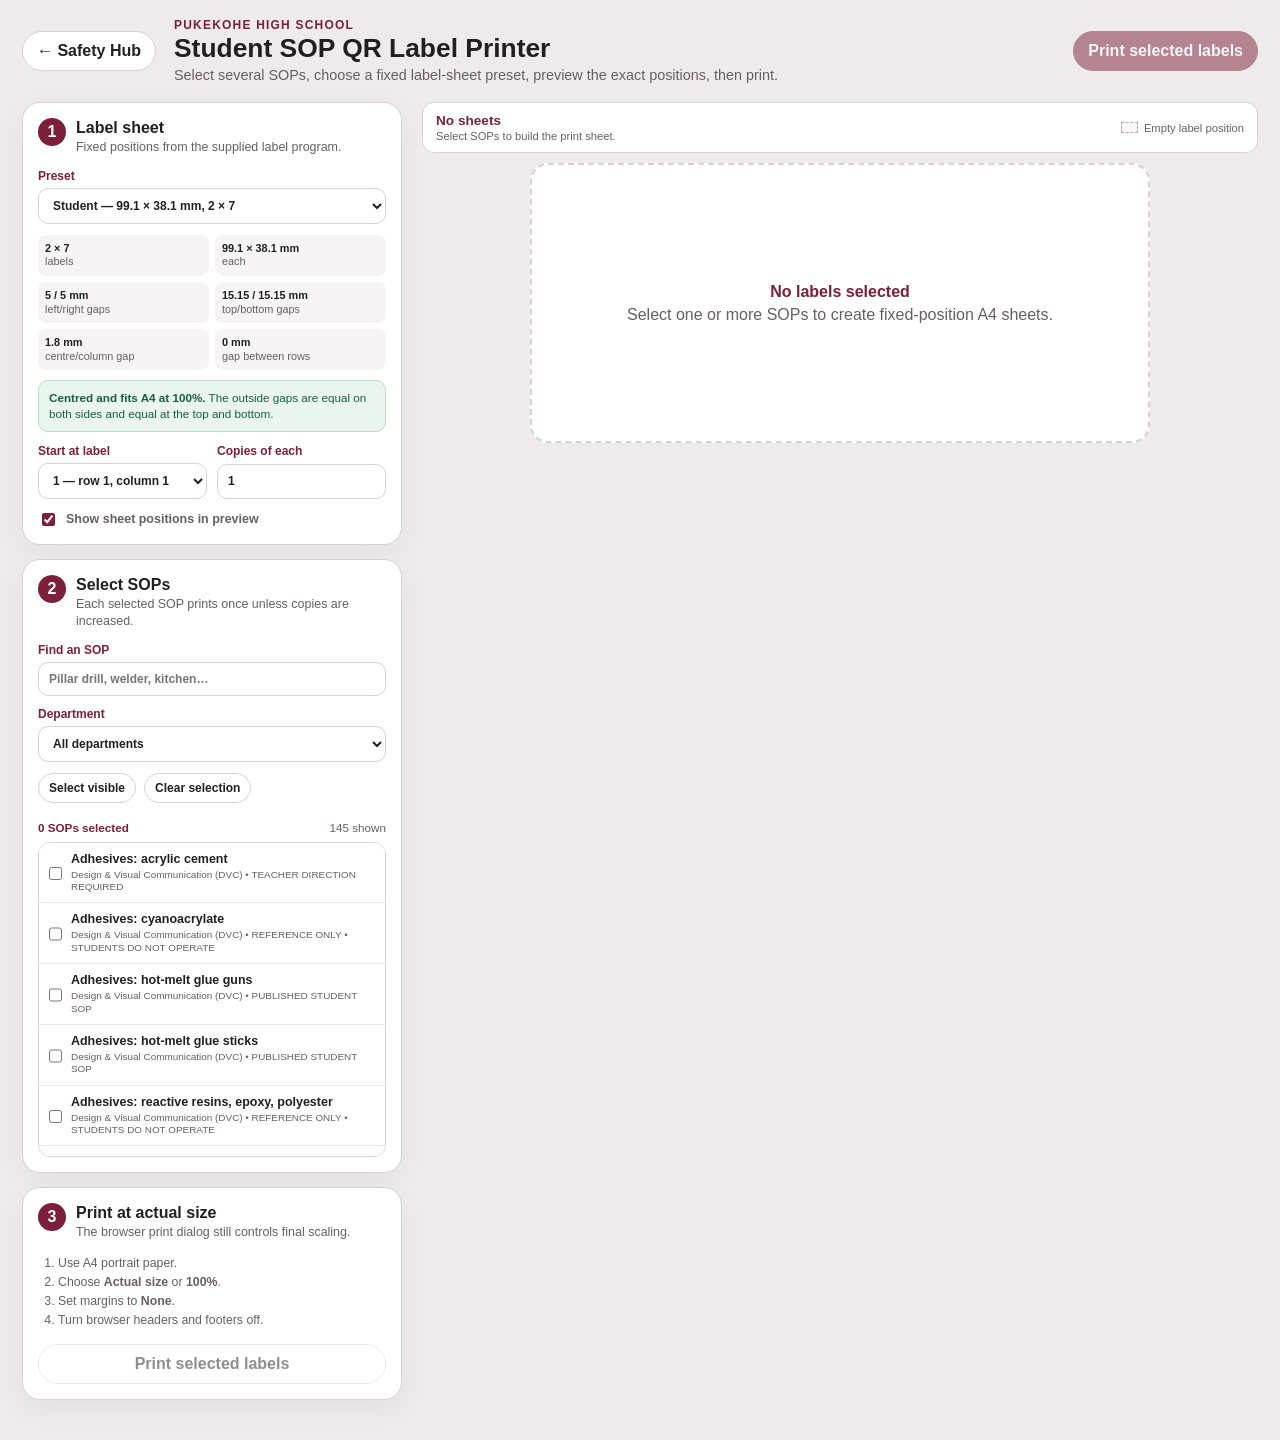
==== commit b38cf4a0: "Add files via upload" ====
--- a/qr-labels.html
+++ b/qr-labels.html
@@ -29,10 +29,53 @@
         <label class="field">Preset
           <select id="labelPreset">
             <option value="cupboard">Cupboard — 80 × 90 mm, 2 × 3</option>
-            <option value="student-fit" selected>Student — 99.1 × 38.1 mm, 2 × 7 (A4 fit)</option>
-            <option value="student-original">Student — supplied 3 mm centre gap</option>
+            <option value="student-fit" selected>Student — 99.1 × 38.1 mm, 2 × 7</option>
+            <option value="custom">Custom labels — size, grid, gaps and position</option>
           </select>
         </label>
+
+        <div id="customPresetFields" class="custom-preset-fields hidden" aria-label="Custom label sheet settings">
+          <div class="custom-preset-heading">
+            <strong>Custom sheet measurements</strong>
+            <span>All measurements are millimetres.</span>
+          </div>
+          <div class="field-grid compact-grid">
+            <label class="field">Label width
+              <input id="customLabelWidth" type="number" min="10" max="210" step="0.1" value="99.1">
+            </label>
+            <label class="field">Label height
+              <input id="customLabelHeight" type="number" min="10" max="297" step="0.1" value="38.1">
+            </label>
+            <label class="field">Labels across
+              <input id="customColumns" type="number" min="1" max="8" step="1" value="2">
+            </label>
+            <label class="field">Labels down
+              <input id="customRows" type="number" min="1" max="20" step="1" value="7">
+            </label>
+            <label class="field">Centre / column gap
+              <input id="customGapX" type="number" min="0" max="50" step="0.1" value="3">
+            </label>
+            <label class="field">Gap between rows
+              <input id="customGapY" type="number" min="0" max="50" step="0.1" value="0">
+            </label>
+          </div>
+          <label class="check-row custom-centre-row"><input id="customAutoCentre" type="checkbox" checked> Centre the complete label grid on A4</label>
+          <div class="field-grid compact-grid">
+            <label class="field">Left page gap
+              <input id="customLeftGap" type="number" min="0" max="200" step="0.1" value="4.4" readonly>
+            </label>
+            <label class="field">Right page gap
+              <input id="customRightGap" type="number" step="0.1" value="4.4" readonly>
+            </label>
+            <label class="field">Top page gap
+              <input id="customTopGap" type="number" min="0" max="140" step="0.1" value="15.2" readonly>
+            </label>
+            <label class="field">Bottom page gap
+              <input id="customBottomGap" type="number" step="0.1" value="15.2" readonly>
+            </label>
+          </div>
+          <p class="custom-help">When centred, all four outside gaps are calculated automatically. Turn centring off to set the left and top starting position; the right and bottom gaps remain calculated so you can see whether the grid fits.</p>
+        </div>
 
         <div id="presetSpecs" class="preset-specs"></div>
         <div id="fitNotice" class="fit-notice" role="status"></div>
--- a/qr-labels.css
+++ b/qr-labels.css
@@ -13,10 +13,8 @@
   --label-height-mm: 38.1;
   --label-gap-x-mm: 1.8;
   --label-gap-y-mm: 0;
-  --page-pad-left-mm: 5;
-  --page-pad-right-mm: 5;
-  --page-pad-top-mm: 15;
-  --page-pad-bottom-mm: 15;
+  --page-offset-left-mm: 5;
+  --page-offset-top-mm: 15.15;
   font-family: "Segoe UI", Arial, sans-serif;
 }
 
@@ -26,6 +24,7 @@
 button, input, select { font: inherit; }
 button { cursor: pointer; }
 button:disabled { cursor: not-allowed; opacity: .5; }
+.hidden { display: none !important; }
 
 .qr-page-header {
   max-width: 1500px;
@@ -106,6 +105,22 @@
 .field-grid { display: grid; grid-template-columns: 1fr 1fr; gap: 10px; }
 .check-row { display: flex; gap: 8px; align-items: center; color: var(--muted); font-size: .78rem; font-weight: 700; }
 .check-row input { accent-color: var(--maroon); }
+.custom-preset-fields {
+  margin: 0 0 12px;
+  padding: 11px;
+  border: 1px solid #ddcfd3;
+  border-radius: 12px;
+  background: #fbf7f8;
+}
+.custom-preset-heading { display: grid; gap: 2px; margin-bottom: 10px; }
+.custom-preset-heading strong { color: var(--maroon); font-size: .82rem; }
+.custom-preset-heading span,
+.custom-help { color: var(--muted); font-size: .68rem; line-height: 1.35; }
+.compact-grid { gap: 7px; }
+.compact-grid .field { margin-bottom: 2px; }
+.custom-centre-row { margin: 9px 0; color: var(--maroon); }
+.custom-preset-fields input[readonly] { background: #eee9eb; color: #51484b; cursor: default; }
+.custom-help { margin: 7px 0 0; }
 
 .preset-specs { display: grid; grid-template-columns: 1fr 1fr; gap: 6px; margin: 0 0 10px; }
 .preset-specs span { padding: 7px; border-radius: 8px; background: #f7f4f5; color: var(--muted); font-size: .68rem; line-height: 1.25; }
@@ -166,17 +181,17 @@
 .print-sheet {
   width: 210mm;
   height: 297mm;
-  padding:
-    calc(var(--page-pad-top-mm) * 1mm)
-    calc(var(--page-pad-right-mm) * 1mm)
-    calc(var(--page-pad-bottom-mm) * 1mm)
-    calc(var(--page-pad-left-mm) * 1mm);
+  padding: 0;
+  position: relative;
   overflow: hidden;
   background: #fff;
   box-shadow: 0 14px 42px rgba(35, 31, 32, .16);
   transform-origin: top center;
 }
 .print-label-grid {
+  position: absolute;
+  left: calc(var(--page-offset-left-mm) * 1mm);
+  top: calc(var(--page-offset-top-mm) * 1mm);
   display: grid;
   grid-template-columns: repeat(var(--label-cols), calc(var(--label-width-mm) * 1mm));
   grid-auto-rows: calc(var(--label-height-mm) * 1mm);
@@ -206,8 +221,8 @@
   color: var(--ink);
 }
 .print-label-brand {
-  height: 6.1mm;
-  padding: .7mm 1.7mm .55mm;
+  height: 7mm;
+  padding: .5mm 1.7mm .4mm;
   display: flex;
   align-items: center;
   gap: 1.2mm;
@@ -215,8 +230,8 @@
 }
 .print-label-brand img { width: 4.2mm; height: 4.8mm; object-fit: contain; }
 .print-label-brand span { display: grid; line-height: 1.02; }
-.print-label-brand strong { color: var(--maroon); font-size: 5.4pt; letter-spacing: .035em; }
-.print-label-brand small { color: var(--muted); font-size: 4.6pt; }
+.print-label-brand strong { color: var(--maroon); font-size: 7.4pt; letter-spacing: .025em; }
+.print-label-brand small { color: var(--muted); font-size: 6.6pt; }
 .print-label-body {
   min-height: 0;
   padding: 1.2mm 1.6mm 1.25mm;
@@ -226,14 +241,14 @@
   align-items: stretch;
 }
 .print-label-copy { min-width: 0; display: flex; flex-direction: column; overflow: hidden; }
-.print-label-dept { color: var(--maroon); font-size: 5pt; line-height: 1; font-weight: 850; letter-spacing: .04em; text-transform: uppercase; }
-.print-label-card h2 { margin: .7mm 0 .8mm; font-size: 9pt; line-height: 1.04; }
+.print-label-dept { color: var(--maroon); font-size: 7pt; line-height: 1; font-weight: 850; letter-spacing: .035em; text-transform: uppercase; }
+.print-label-card h2 { margin: .7mm 0 .8mm; font-size: 11pt; line-height: 1.02; }
 .print-label-status {
   align-self: flex-start;
   max-width: 100%;
   padding: .55mm .9mm;
   border-radius: 3mm;
-  font-size: 4.65pt;
+  font-size: 6.65pt;
   line-height: 1.08;
   font-weight: 900;
   letter-spacing: .018em;
@@ -241,24 +256,25 @@
 .print-label-card.published .print-label-status { background: #eaf5ee; color: #17603d; border: .18mm solid #bcdcc9; }
 .print-label-card.caution .print-label-status { background: #fff4d8; color: #6f4c00; border: .18mm solid #e8c979; }
 .print-label-card.danger .print-label-status { background: #fce9eb; color: #8b1e28; border: .18mm solid #edbdc2; }
-.print-label-instruction { margin: auto 0 0; color: var(--muted); font-size: 5.4pt; line-height: 1.16; }
-.print-label-qr { min-width: 0; display: grid; justify-items: center; align-content: center; gap: .5mm; }
-.print-label-qr img { display: block; width: 25.2mm; height: 25.2mm; object-fit: contain; background: #fff; }
-.print-label-qr strong { color: var(--maroon); font-size: 5.2pt; line-height: 1; text-align: center; }
+.print-label-instruction { margin: auto 0 0; color: var(--muted); font-size: 7.4pt; line-height: 1.16; }
+.print-label-qr { min-width: 0; display: grid; justify-items: center; align-content: center; gap: .3mm; }
+.print-label-qr img { display: block; width: 23.8mm; height: 23.8mm; object-fit: contain; background: #fff; }
+.print-label-qr strong { color: var(--maroon); font-size: 7.2pt; line-height: 1; text-align: center; }
+.preset-student .print-label-instruction { display: none; }
 
 /* The taller cupboard label uses the same visual system at a larger scale. */
 .preset-cupboard .print-label-brand { height: 9mm; padding: 1mm 2.5mm .8mm; gap: 1.7mm; }
 .preset-cupboard .print-label-brand img { width: 6mm; height: 7mm; }
-.preset-cupboard .print-label-brand strong { font-size: 7.4pt; }
-.preset-cupboard .print-label-brand small { font-size: 6.2pt; }
+.preset-cupboard .print-label-brand strong { font-size: 9.4pt; }
+.preset-cupboard .print-label-brand small { font-size: 8.2pt; }
 .preset-cupboard .print-label-body { padding: 2.5mm 3mm 2.8mm; grid-template-columns: minmax(0, 1fr) 42mm; gap: 3mm; }
-.preset-cupboard .print-label-dept { font-size: 7pt; }
-.preset-cupboard .print-label-card h2 { margin: 1.5mm 0 2mm; font-size: 14pt; line-height: 1.08; }
-.preset-cupboard .print-label-status { padding: .9mm 1.4mm; font-size: 6.4pt; }
-.preset-cupboard .print-label-instruction { font-size: 8pt; line-height: 1.28; }
+.preset-cupboard .print-label-dept { font-size: 9pt; }
+.preset-cupboard .print-label-card h2 { margin: 1.5mm 0 2mm; font-size: 16pt; line-height: 1.08; }
+.preset-cupboard .print-label-status { padding: .9mm 1.4mm; font-size: 8.4pt; }
+.preset-cupboard .print-label-instruction { display: block; font-size: 10pt; line-height: 1.28; }
 .preset-cupboard .print-label-qr { gap: 1mm; }
 .preset-cupboard .print-label-qr img { width: 39mm; height: 39mm; }
-.preset-cupboard .print-label-qr strong { font-size: 7.5pt; }
+.preset-cupboard .print-label-qr strong { font-size: 9.5pt; }
 
 @media (max-width: 1180px) {
   .label-maker-layout { grid-template-columns: 340px minmax(0, 1fr); }
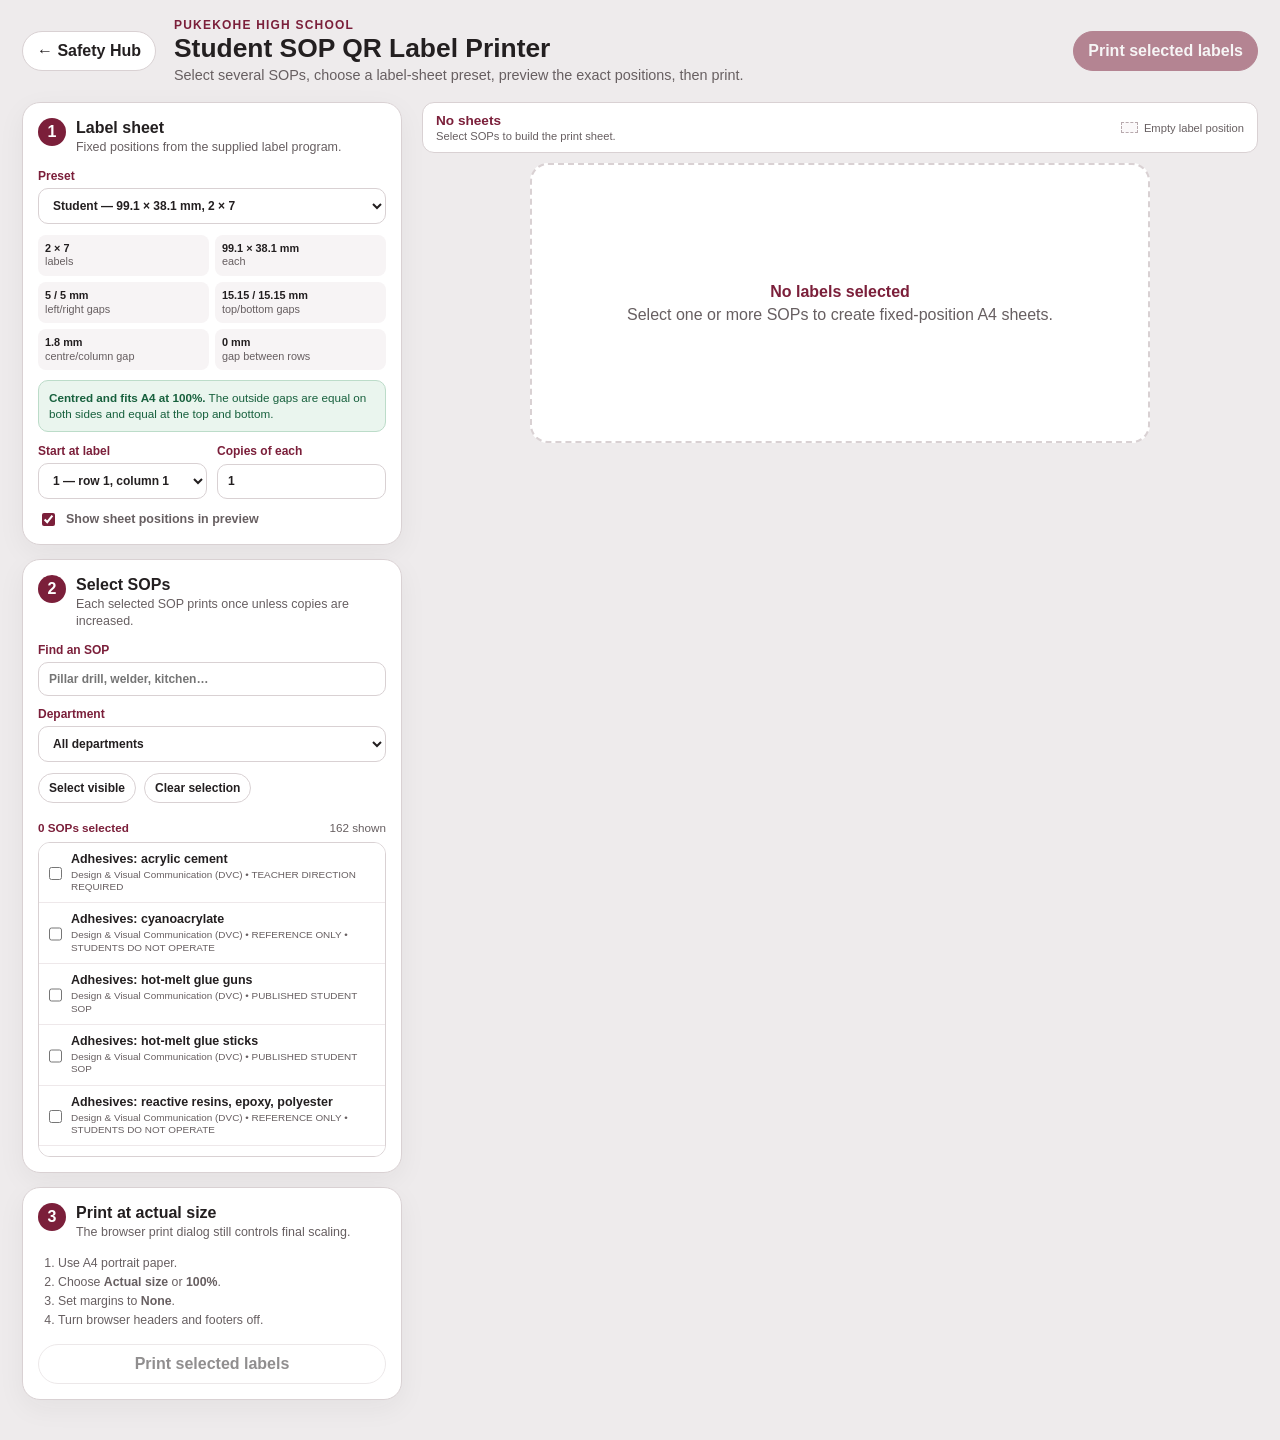
==== commit 175330ab: "Add files via upload" ====
--- a/qr-labels.html
+++ b/qr-labels.html
@@ -13,7 +13,7 @@
     <div>
       <p>PUKEKOHE HIGH SCHOOL</p>
       <h1>Student SOP QR Label Printer</h1>
-      <span>Select several SOPs, choose a fixed label-sheet preset, preview the exact positions, then print.</span>
+      <span>Select several SOPs, choose a label-sheet preset, preview the exact positions, then print.</span>
     </div>
     <button id="printLabelsBtn" class="primary-action" type="button" disabled>Print selected labels</button>
   </header>
@@ -74,7 +74,7 @@
               <input id="customBottomGap" type="number" step="0.1" value="15.2" readonly>
             </label>
           </div>
-          <p class="custom-help">When centred, all four outside gaps are calculated automatically. Turn centring off to set the left and top starting position; the right and bottom gaps remain calculated so you can see whether the grid fits.</p>
+          <p class="custom-help">When centred, all four outside gaps are calculated automatically. Turn centring off to set the left and top starting position. Custom labels automatically resize the QR code and text, switch between side-by-side and stacked layouts, shorten status wording, and remove lower-priority text when space is limited.</p>
         </div>
 
         <div id="presetSpecs" class="preset-specs"></div>
--- a/qr-labels.css
+++ b/qr-labels.css
@@ -275,6 +275,102 @@
 .preset-cupboard .print-label-qr { gap: 1mm; }
 .preset-cupboard .print-label-qr img { width: 39mm; height: 39mm; }
 .preset-cupboard .print-label-qr strong { font-size: 9.5pt; }
+
+/* Custom sheets adapt the information hierarchy to the measured label area. */
+.preset-custom .print-label-card {
+  border-top-width: calc(var(--custom-border-top-mm) * 1mm);
+  border-radius: calc(var(--custom-radius-mm) * 1mm);
+}
+.preset-custom .print-label-brand {
+  height: calc(var(--custom-brand-h-mm) * 1mm);
+  min-height: 0;
+  padding: .35mm calc(var(--custom-pad-x-mm) * 1mm);
+  gap: calc(var(--custom-brand-gap-mm) * 1mm);
+  overflow: hidden;
+}
+.preset-custom .print-label-brand img {
+  width: calc(var(--custom-brand-image-w-mm) * 1mm);
+  height: calc(var(--custom-brand-image-h-mm) * 1mm);
+  flex: 0 0 auto;
+}
+.preset-custom .print-label-brand span { min-width: 0; overflow: hidden; }
+.preset-custom .print-label-brand strong {
+  overflow: hidden;
+  text-overflow: ellipsis;
+  white-space: nowrap;
+  font-size: calc(var(--custom-brand-pt) * 1pt);
+}
+.preset-custom .print-label-brand small {
+  overflow: hidden;
+  text-overflow: ellipsis;
+  white-space: nowrap;
+  font-size: calc(var(--custom-subline-pt) * 1pt);
+}
+.preset-custom .print-label-body {
+  min-height: 0;
+  padding: calc(var(--custom-pad-y-mm) * 1mm) calc(var(--custom-pad-x-mm) * 1mm);
+  grid-template-columns: minmax(0, 1fr) calc(var(--custom-qr-column-mm) * 1mm);
+  gap: calc(var(--custom-content-gap-mm) * 1mm);
+  overflow: hidden;
+}
+.preset-custom .print-label-copy { min-height: 0; }
+.preset-custom .print-label-dept {
+  font-size: calc(var(--custom-dept-pt) * 1pt);
+  white-space: nowrap;
+  overflow: hidden;
+  text-overflow: ellipsis;
+}
+.preset-custom .print-label-card h2 {
+  margin: calc(var(--custom-title-margin-mm) * 1mm) 0;
+  font-size: calc(var(--custom-title-pt) * 1pt);
+  line-height: 1.02;
+  overflow-wrap: anywhere;
+  text-wrap: balance;
+  display: -webkit-box;
+  -webkit-box-orient: vertical;
+  -webkit-line-clamp: 3;
+  overflow: hidden;
+}
+.preset-custom .print-label-status {
+  padding: calc(var(--custom-status-pad-y-mm) * 1mm)
+    calc(var(--custom-status-pad-x-mm) * 1mm);
+  font-size: calc(var(--custom-status-pt) * 1pt);
+  white-space: nowrap;
+  overflow: hidden;
+  text-overflow: ellipsis;
+}
+.preset-custom .print-label-instruction {
+  font-size: calc(var(--custom-instruction-pt) * 1pt);
+  line-height: 1.18;
+  display: block;
+  overflow: hidden;
+}
+.preset-custom .print-label-qr { min-height: 0; gap: calc(var(--custom-qr-gap-mm) * 1mm); }
+.preset-custom .print-label-qr img {
+  width: calc(var(--custom-qr-mm) * 1mm);
+  height: calc(var(--custom-qr-mm) * 1mm);
+  max-width: 100%;
+  max-height: 100%;
+}
+.preset-custom .print-label-qr strong { font-size: calc(var(--custom-qr-caption-pt) * 1pt); }
+
+.preset-custom.custom-stacked .print-label-body {
+  grid-template-columns: minmax(0, 1fr);
+  grid-template-rows: minmax(0, auto) minmax(0, 1fr);
+}
+.preset-custom.custom-stacked .print-label-copy { align-items: center; text-align: center; }
+.preset-custom.custom-stacked .print-label-status { align-self: center; }
+.preset-custom.custom-stacked .print-label-instruction { margin-top: calc(var(--custom-instruction-margin-mm) * 1mm); }
+.preset-custom.custom-stacked .print-label-qr { align-self: stretch; }
+
+.preset-custom.custom-compact .print-label-instruction,
+.preset-custom.custom-micro .print-label-instruction { display: none; }
+.preset-custom.custom-compact .print-label-card h2 { -webkit-line-clamp: 2; }
+.preset-custom.custom-micro .print-label-brand small,
+.preset-custom.custom-micro .print-label-dept,
+.preset-custom.custom-micro .print-label-qr strong { display: none; }
+.preset-custom.custom-micro .print-label-card h2 { -webkit-line-clamp: 2; }
+.preset-custom.custom-micro .print-label-status { max-width: 100%; }
 
 @media (max-width: 1180px) {
   .label-maker-layout { grid-template-columns: 340px minmax(0, 1fr); }
